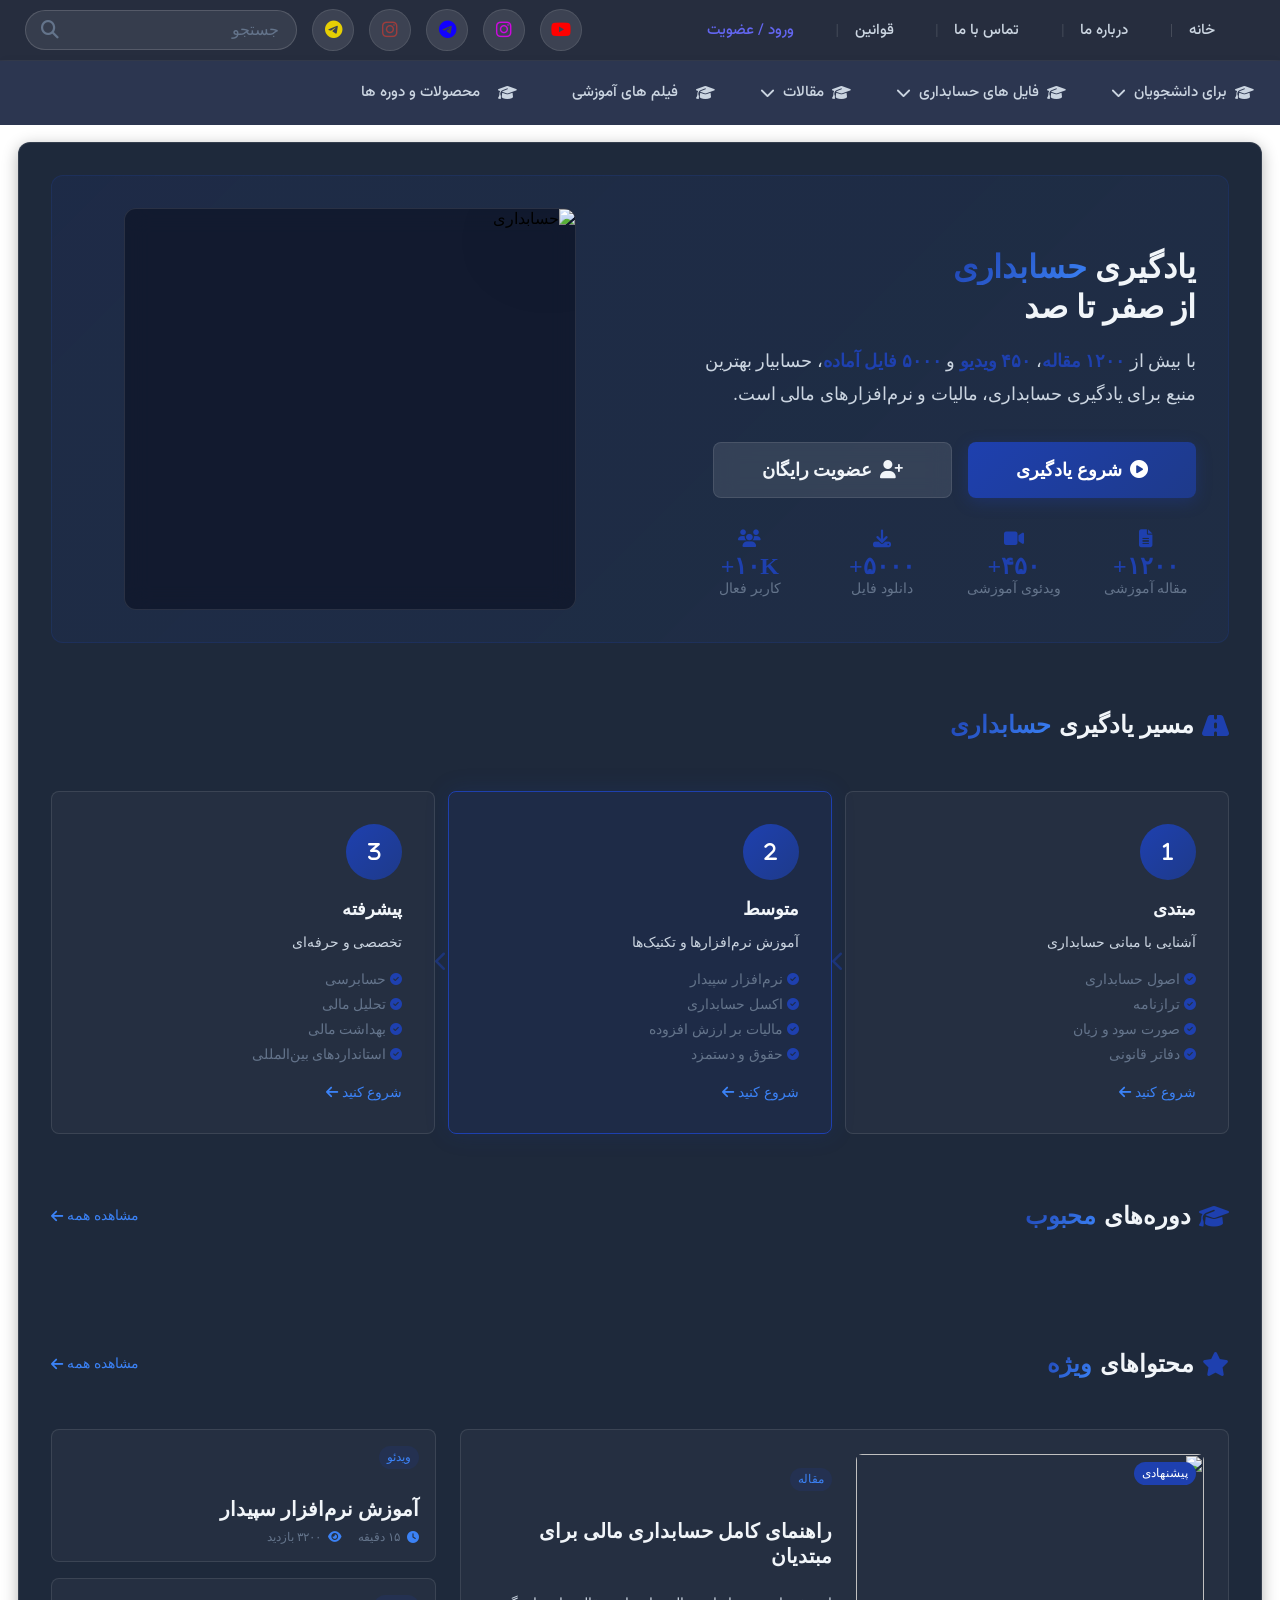
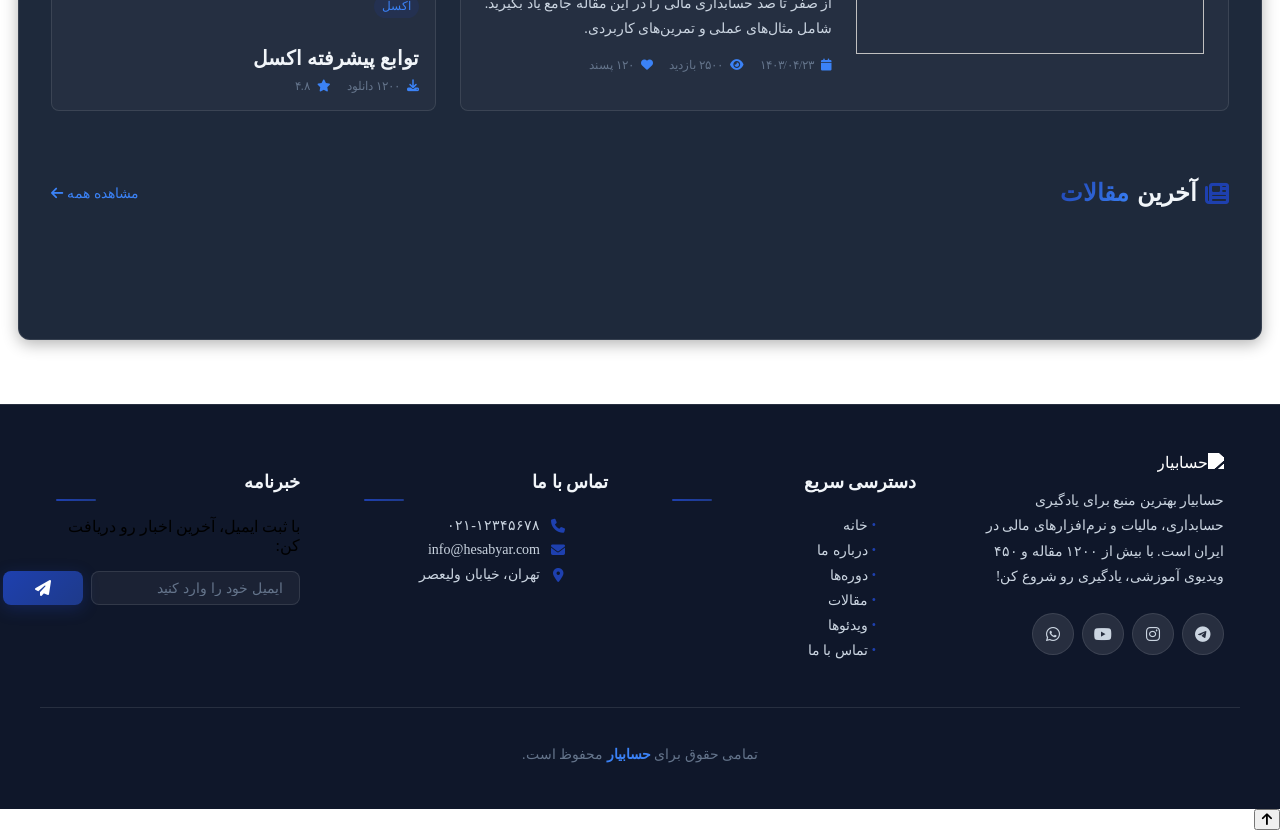
==== html/index.html @ b2c0339a "first commit and push" ====
<!doctype html>
<html lang="en" dir="rtl">
  <head>
    <meta charset="UTF-8" />
    <meta name="viewport" content="width=device-width, initial-scale=1.0" />
    <title>new hesabyar</title>
    <link
      href="https://fonts.googleapis.com/css2?family=Vazirmatn:wght@100;200;300;400;500;600;700;800;900&display=swap"
      rel="stylesheet"
    />
    <link
      rel="stylesheet"
      href="https://cdnjs.cloudflare.com/ajax/libs/font-awesome/6.7.2/css/all.min.css"
    />
    <link rel="stylesheet" href="../styles/header/top-header.css" />
    <link rel="stylesheet" href="../styles/header/bottom-header.css" />
    <link rel="stylesheet" href="../styles/header/mobile-header.css" />
    <link rel="stylesheet" href="../styles/main/main.css" />
    <link rel="stylesheet" href="../styles/footer/main-footer.css" />
    <link
      rel="stylesheet"
      href="https://cdnjs.cloudflare.com/ajax/libs/font-awesome/6.7.2/css/all.min.css"
    />
  </head>

  <body>
    <header class="header">
      <section class="top-header">
        <div class="top-header_container">
          <div class="top-header_wrapper">
            <div class="top-header_right">
              <ul class="top-header_right right-menu">
                <li class="right-menu_items home">
                  <a href="../html/index.html">خانه</a>
                </li>
                <li class="right-menu_items about-us">
                  <a href="../html/about-us.html">درباره ما</a>
                </li>

                <li class="right-menu_items contact-us">
                  <a href="../html/support.html"> تماس با ما </a>
                </li>

                <li class="right-menu_items rules">
                  <a href="../html/support.html"> قوانین </a>
                </li>

                <li class="right-menu_items signin">
                  <a href="../html/sign-up.html" class="signup">ورود / عضویت</a>
                </li>
              </ul>
            </div>

            <div class="top-header_left">
              <ul class="components">
                <li class="social-icons-item youtube">
                  <a class="social-link youtube-social-icon" href="#">
                    <i class="fa-brands fa-youtube" style="color: red"></i>
                  </a>
                </li>

                <li class="social-icons-item instagram">
                  <a class="social-link instagram-social-icon" href="#">
                    <i
                      class="fa-brands fa-instagram"
                      style="color: rgb(205, 10, 223)"
                    ></i>
                  </a>
                </li>

                <li class="social-icons-item telegram">
                  <a class="social-link telegram-social-icon" href="#">
                    <i
                      class="fa-brands fa-telegram"
                      style="color: rgb(17, 0, 255)"
                    ></i>
                  </a>
                </li>

                <li class="social-icons-item aparat">
                  <a class="social-link aparat-social-icon" href="#">
                    <i
                      class="fa-brands fa-instagram"
                      style="color: rgb(157, 61, 61)"
                    ></i>
                  </a>
                </li>

                <li class="social-icons-item eitaa">
                  <a class="social-link eitaa-social-icon" href="#">
                    <i
                      class="fa-brands fa-telegram"
                      style="color: rgb(230, 207, 4)"
                    ></i>
                  </a>
                </li>

                <li class="search-box">
                  <input type="text" placeholder="جستجو" />
                  <i class="fa-solid fa-magnifying-glass"></i>
                </li>
              </ul>
            </div>
          </div>
        </div>
      </section>

      <section class="bottom-header">
        <div class="bottom-header_container">
          <div class="bottom-header_wrapper">
            <nav class="navbar">
              <ul class="nav-menu">
                <li class="nav-menu_items">
                  <span class="menu-item menu-item-static">
                    <i class="fa-solid fa-graduation-cap"></i>
                    <span class="menu-item_name"> برای دانشجویان </span>
                    <i class="fa-solid fa-chevron-down"></i>
                  </span>

                  <ul class="sub-menu">
                    <li class="has-submenu">
                      <span class="submenu-label">
                        کتاب و جزوه
                        <i class="fa-solid fa-chevron-left"></i>
                      </span>

                      <ul class="sub-menu-2">
                        <li>
                          <a href="list-page.html?cat=diploma"
                            >دروس تخصصی دیپلم</a
                          >
                        </li>
                        <li>
                          <a href="list-page.html?cat=associate_degree"
                            >دروس تخصصی کاردانی</a
                          >
                        </li>
                        <li>
                          <a href="list-page.html?cat=bachelor"
                            >دروس تخصصی کارشناسی</a
                          >
                        </li>
                        <li>
                          <a href="list-page.html?cat=master"
                            >دروس تخصصی ارشد</a
                          >
                        </li>
                        <li>
                          <a href="list-page.html?cat=phd">دروس تخصصی دکتری</a>
                        </li>
                      </ul>
                    </li>

                    <li class="has-submenu">
                      <span class="submenu-label">
                        کنکوری ها
                        <i class="fa-solid fa-chevron-left"></i>
                      </span>

                      <ul class="sub-menu-2">
                        <li>
                          <a href="list-page.html?cat=konkur1"
                            >سوالات کنکوری ها + جواب ها</a
                          >
                        </li>
                        <li>
                          <a href="list-page.html?cat=konkur2"
                            >ضرایب و منابع کنکور ها</a
                          >
                        </li>
                        <li>
                          <a href="list-page.html?cat=konkur3"
                            >روش های مطالعه و تست</a
                          >
                        </li>
                      </ul>
                    </li>

                    <li class="has-submenu">
                      <span class="submenu-label">
                        پروژه های حسابداری
                        <i class="fa-solid fa-chevron-left"></i>
                      </span>

                      <ul class="sub-menu-2">
                        <li>
                          <a href="list-page.html?cat=Enterpreneurship_projects"
                            >پروژه های کارآفرینی</a
                          >
                        </li>

                        <li>
                          <a href="list-page.html?cat=Enternship-projects"
                            >پروژه های کاراموزی</a
                          >
                        </li>

                        <li>
                          <a href="list-page.html?cat=Financial-project"
                            >پروژه های مالی و حسابداری</a
                          >
                        </li>
                      </ul>
                    </li>
                  </ul>
                </li>

                <li class="nav-menu_items">
                  <span class="menu-item menu-item-static">
                    <i class="fa-solid fa-graduation-cap"></i>
                    <span class="menu-item_name">فایل های حسابداری</span>
                    <i class="fa-solid fa-chevron-down"></i>
                  </span>

                  <ul class="sub-menu">
                    <li class="has-submenu">
                      <a href="list-page.html?cat=power_point">
                        دانلود فایل پاور پوینت
                      </a>
                    </li>
                    <li class="has-submenu">
                      <a href="list-page.html?cat=Exel">
                        دانلود فایل های اکسل</a
                      >
                    </li>
                    <li class="has-submenu">
                      <a href="list-page.html?cat=Word"> دانلود فایل های ورد</a>
                    </li>
                  </ul>
                </li>

                <li class="nav-menu_items">
                  <span class="menu-item menu-item-static">
                    <i class="fa-solid fa-graduation-cap"></i>
                    <span class="menu-item_name"> مقالات</span>
                    <i class="fa-solid fa-chevron-down"></i>
                  </span>

                  <ul class="sub-menu">
                    <li class="has-submenu">
                      <a href="list-page.html?cat=accounting_article">
                        مقالات حسابداری
                      </a>
                    </li>
                    <li class="has-submenu">
                      <a href="list-page.html?cat=software_training">
                        آموزش نرم افزار ها</a
                      >
                    </li>
                    <li class="has-submenu">
                      <a href="list-page.html?cat=standards">
                        اصول و استانداردها</a
                      >
                    </li>
                    <li class="has-submenu">
                      <a href="list-page.html?cat=accounting_circulars">
                        بخش نامه های حسابداری</a
                      >
                    </li>
                  </ul>
                </li>

                <li class="nav-menu_items">
                  <span class="menu-item menu-item-static">
                    <i class="fa-solid fa-graduation-cap"></i>
                    <a href="list-page.html?cat=videos">
                      <span> فیلم های آموزشی</span>
                    </a>
                  </span>
                </li>

                <li class="nav-menu_items">
                  <span class="menu-item menu-item-static">
                    <i class="fa-solid fa-graduation-cap"></i>
                    <a href="#">
                      <span> محصولات و دوره ها</span>
                    </a>
                  </span>
                </li>
              </ul>
            </nav>
          </div>
        </div>
      </section>
    </header>
    <section class="mobile-header">
      <div class="mobile-menu_container">
        <div class="mobile-header_container">
          <button class="mobile-menu-btn">
            <i class="fa-solid fa-bars"></i>
          </button>
        </div>

        <div class="website-logo">
          <a href="../html/home.html">
            <img src="../images/logo3.png" class="website-logo_img" />
          </a>
        </div>
      </div>

      <div class="mobile-menu">
        <div class="mobile-menu_header">
          <button class="mobile-close">
            <i class="fa-solid fa-xmark"></i>
          </button>

          <div class="mobile-search-box">
            <i class="fa-solid fa-magnifying-glass"></i>
            <input type="text" placeholder="جستجو..." />
          </div>

          <button class="mobile-search-btn">
            <i class="fa-solid fa-magnifying-glass"></i>
          </button>
        </div>

        <ul class="mobile-menu_list">
          <li class="mobile-dropdown">
            <button class="mobile-dropdown-btn">
              <span>برای دانشجویان</span>
              <i class="fa-solid fa-chevron-down"></i>
            </button>

            <ul class="mobile-dropdown-menu">
              <li class="mobile-sub-dropdown">
                <button class="mobile-sub-btn">
                  <span>کتاب و جزوه</span>
                  <i class="fa-solid fa-chevron-left"></i>
                </button>

                <ul class="mobile-sub_menu">
                  <li>
                    <a href="list-page.html?cat=diploma"> دروس تخصصی دیپلم </a>
                  </li>

                  <li>
                    <a href="list-page.html?cat=associate_degree">
                      دروس تخصصی کاردانی
                    </a>
                  </li>

                  <li>
                    <a href="list-page.html?cat=bachelor">
                      دروس تخصصی کارشناسی
                    </a>
                  </li>

                  <li>
                    <a href="list-page.html?cat=master"> دروس تخصصی ارشد </a>
                  </li>

                  <li>
                    <a href="list-page.html?cat=phd"> دروس تخصصی دکتری </a>
                  </li>
                </ul>
              </li>

              <!-- کنکوری ها -->

              <li class="mobile-sub-dropdown">
                <button class="mobile-sub-btn">
                  <span>کنکوری ها</span>
                  <i class="fa-solid fa-chevron-left"></i>
                </button>

                <ul class="mobile-sub_menu">
                  <li>
                    <a href="list-page.html?cat=konkur1">
                      سوالات کنکوری ها + جواب ها
                    </a>
                  </li>

                  <li>
                    <a href="list-page.html?cat=konkur2">
                      ضرایب و منابع کنکور ها
                    </a>
                  </li>

                  <li>
                    <a href="list-page.html?cat=konkur3">
                      روش های مطالعه و تست
                    </a>
                  </li>
                </ul>
              </li>

              <!-- پروژه ها -->

              <li class="mobile-sub-dropdown">
                <button class="mobile-sub-btn">
                  <span>پروژه های حسابداری</span>
                  <i class="fa-solid fa-chevron-left"></i>
                </button>

                <ul class="mobile-sub_menu">
                  <li>
                    <a href="list-page.html?cat=Enterpreneurship_projects"
                      >پروژه های کارآفرینی</a
                    >
                  </li>

                  <li>
                    <a href="list-page.html?cat=Enternship-projects"
                      >پروژه های کاراموزی</a
                    >
                  </li>

                  <li>
                    <a href="list-page.html?cat=Financial-project"
                      >پروژه های مالی و حسابداری</a
                    >
                  </li>
                </ul>
              </li>
            </ul>
          </li>

          <li class="mobile-dropdown">
            <button class="mobile-dropdown-btn">
              <span>فایل های حسابداری</span>
              <i class="fa-solid fa-chevron-down"></i>
            </button>

            <ul class="mobile-dropdown-menu">
              <li class="mobile-sub-dropdown">
                <a href="list-page.html?cat=power_point">
                  دانلود فایل پاور پوینت
                </a>
              </li>
              <li class="mobile-sub-dropdown">
                <a href="list-page.html?cat=Exel"> دانلود فایل های اکسل</a>
              </li>
              <li class="mobile-sub-dropdown">
                <a href="list-page.html?cat=Word"> دانلود فایل های ورد</a>
              </li>
            </ul>
          </li>

          <li class="mobile-dropdown">
            <button class="mobile-dropdown-btn">
              <span>مقالات</span>
              <i class="fa-solid fa-chevron-down"></i>
            </button>

            <ul class="mobile-dropdown-menu">
              <li class="mobile-sub-dropdown">
                <a href="list-page.html?cat=accounting_article">
                  مقالات حسابداری
                </a>
              </li>
              <li class="mobile-sub-dropdown">
                <a href="list-page.html?cat=software_training">
                  آموزش نرم افزار ها</a
                >
              </li>
              <li class="mobile-sub-dropdown">
                <a href="list-page.html?cat=standards"> اصول و استانداردها</a>
              </li>

              <li class="mobile-sub-dropdown">
                <a href="list-page.html?cat=accounting_circulars">
                  بخش نامه های حسابداری</a
                >
              </li>
            </ul>
          </li>

          <li class="mobile-dropdown">
            <button class="mobile-dropdown-btn">
              <span>فیلم های آموزشی</span>
              <i class="fa-solid fa-chevron-down"></i>
            </button>

            <ul class="mobile-dropdown-menu">
              <li class="mobile-sub-dropdown">
                <a href="list-page.html?cat=videos"> فیلم های آموزشی </a>
              </li>
            </ul>
          </li>
          <li class="mobile-dropdown">
            <button class="mobile-dropdown-btn">
              <span>محصولات و دوره ها</span>
            </button>
          </li>
          <li class="mobile-dropdown">
            <a href="../html/signup.html" class="mobile-dropdown-btn">
              <span>ورود</span>
            </a>
          </li>
        </ul>
      </div>

      <div class="mobile-overlay"></div>
    </section>

    <main class="main">
      <div class="main-container">
        <!-- 1. HERO SECTION -->
        <section class="hero-section">
          <div class="hero-content">
            <h1 class="hero-title">
              یادگیری <span class="text-gradient">حسابداری</span> <br />
              از صفر تا صد
            </h1>
            <p class="hero-description">
              با بیش از <span class="highlight">۱۲۰۰ مقاله</span>،
              <span class="highlight">۴۵۰ ویدیو</span> و
              <span class="highlight">۵۰۰۰ فایل آماده</span>، حسابیار بهترین
              منبع برای یادگیری حسابداری، مالیات و نرم‌افزارهای مالی است.
            </p>
            <div class="hero-actions">
              <a
                href="list-page.html?cat=videos"
                class="btn btn-primary btn-lg"
              >
                <i class="fa-solid fa-play-circle"></i>
                شروع یادگیری
              </a>
              <a href="../html/sign-up.html" class="btn btn-glass btn-lg">
                <i class="fa-solid fa-user-plus"></i>
                عضویت رایگان
              </a>
            </div>
            <div class="hero-stats">
              <div class="stat">
                <i class="fa-solid fa-file-lines stat-icon"></i>
                <span class="stat-number">۱۲۰۰+</span>
                <span class="stat-label">مقاله آموزشی</span>
              </div>
              <div class="stat">
                <i class="fa-solid fa-video stat-icon"></i>
                <span class="stat-number">۴۵۰+</span>
                <span class="stat-label">ویدئوی آموزشی</span>
              </div>
              <div class="stat">
                <i class="fa-solid fa-download stat-icon"></i>
                <span class="stat-number">۵۰۰۰+</span>
                <span class="stat-label">دانلود فایل</span>
              </div>
              <div class="stat">
                <i class="fa-solid fa-users stat-icon"></i>
                <span class="stat-number">۱۰K+</span>
                <span class="stat-label">کاربر فعال</span>
              </div>
            </div>
          </div>
          <div class="hero-visual">
            <div class="hero-image-wrapper">
              <img
                src="../images/amoozesh estehlak.webp"
                alt="حسابداری"
                class="hero-image"
                loading="lazy"
              />
            </div>
          </div>
        </section>

        <!-- 2. LEARNING PATH -->
        <section class="learning-path-section">
          <div class="section-header">
            <h2 class="section-title">
              <i class="fa-solid fa-road"></i>
              مسیر یادگیری <span class="text-gradient">حسابداری</span>
            </h2>
          </div>
          <div class="learning-path">
            <div class="path-item">
              <div class="path-step"><i class="fa-solid fa-1"></i></div>
              <div class="path-content">
                <h3>مبتدی</h3>
                <p>آشنایی با مبانی حسابداری</p>
                <ul class="path-topics">
                  <li>
                    <i class="fa-solid fa-check-circle"></i> اصول حسابداری
                  </li>
                  <li><i class="fa-solid fa-check-circle"></i> ترازنامه</li>
                  <li>
                    <i class="fa-solid fa-check-circle"></i> صورت سود و زیان
                  </li>
                  <li><i class="fa-solid fa-check-circle"></i> دفاتر قانونی</li>
                </ul>
                <a href="list-page.html?cat=beginner" class="path-link">
                  شروع کنید <i class="fa-solid fa-arrow-left"></i>
                </a>
              </div>
            </div>
            <div class="path-connector">
              <i class="fa-solid fa-chevron-left"></i>
            </div>
            <div class="path-item active">
              <div class="path-step"><i class="fa-solid fa-2"></i></div>
              <div class="path-content">
                <h3>متوسط</h3>
                <p>آموزش نرم‌افزارها و تکنیک‌ها</p>
                <ul class="path-topics">
                  <li>
                    <i class="fa-solid fa-check-circle"></i> نرم‌افزار سپیدار
                  </li>
                  <li>
                    <i class="fa-solid fa-check-circle"></i> اکسل حسابداری
                  </li>
                  <li>
                    <i class="fa-solid fa-check-circle"></i> مالیات بر ارزش
                    افزوده
                  </li>
                  <li>
                    <i class="fa-solid fa-check-circle"></i> حقوق و دستمزد
                  </li>
                </ul>
                <a href="list-page.html?cat=intermediate" class="path-link">
                  شروع کنید <i class="fa-solid fa-arrow-left"></i>
                </a>
              </div>
            </div>
            <div class="path-connector">
              <i class="fa-solid fa-chevron-left"></i>
            </div>
            <div class="path-item">
              <div class="path-step"><i class="fa-solid fa-3"></i></div>
              <div class="path-content">
                <h3>پیشرفته</h3>
                <p>تخصصی و حرفه‌ای</p>
                <ul class="path-topics">
                  <li><i class="fa-solid fa-check-circle"></i> حسابرسی</li>
                  <li><i class="fa-solid fa-check-circle"></i> تحلیل مالی</li>
                  <li><i class="fa-solid fa-check-circle"></i> بهداشت مالی</li>
                  <li>
                    <i class="fa-solid fa-check-circle"></i> استانداردهای
                    بین‌المللی
                  </li>
                </ul>
                <a href="list-page.html?cat=advanced" class="path-link">
                  شروع کنید <i class="fa-solid fa-arrow-left"></i>
                </a>
              </div>
            </div>
          </div>
        </section>

        <!-- 3. POPULAR COURSES -->
        <section class="courses-section">
          <div class="section-header">
            <h2 class="section-title">
              <i class="fa-solid fa-graduation-cap"></i>
              دوره‌های <span class="text-gradient">محبوب</span>
            </h2>
            <a href="list-page.html?cat=courses" class="see-all-link">
              مشاهده همه <i class="fa-solid fa-arrow-left"></i>
            </a>
          </div>
          <div class="courses-grid" id="coursesGrid">
            <!-- Courses will be loaded by JavaScript -->
          </div>
        </section>

        <!-- 4. FEATURED CONTENT -->
        <section class="featured-section">
          <div class="section-header">
            <h2 class="section-title">
              <i class="fa-solid fa-star"></i>
              محتواهای <span class="text-gradient">ویژه</span>
            </h2>
            <a href="#" class="see-all-link">
              مشاهده همه <i class="fa-solid fa-arrow-left"></i>
            </a>
          </div>
          <div class="featured-grid">
            <article class="featured-card large">
              <div class="featured-image">
                <img src="../images/featured-accounting.jpg" loading="lazy" />
                <span class="featured-badge">پیشنهادی</span>
              </div>
              <div class="featured-content">
                <span class="content-tag">مقاله</span>
                <h3 class="featured-title">
                  راهنمای کامل حسابداری مالی برای مبتدیان
                </h3>
                <p class="featured-desc">
                  از صفر تا صد حسابداری مالی را در این مقاله جامع یاد بگیرید.
                  شامل مثال‌های عملی و تمرین‌های کاربردی.
                </p>
                <div class="featured-meta">
                  <span><i class="fa-solid fa-calendar"></i> ۱۴۰۳/۰۴/۲۳</span>
                  <span><i class="fa-solid fa-eye"></i> ۲۵۰۰ بازدید</span>
                  <span><i class="fa-solid fa-heart"></i> ۱۲۰ پسند</span>
                </div>
              </div>
            </article>
            <div class="featured-small">
              <article class="featured-card">
                <div class="featured-content">
                  <span class="content-tag">ویدئو</span>
                  <h3 class="featured-title">آموزش نرم‌افزار سپیدار</h3>
                  <div class="featured-meta">
                    <span><i class="fa-solid fa-clock"></i> ۱۵ دقیقه</span>
                    <span><i class="fa-solid fa-eye"></i> ۳۲۰۰ بازدید</span>
                  </div>
                </div>
              </article>
              <article class="featured-card">
                <div class="featured-content">
                  <span class="content-tag">اکسل</span>
                  <h3 class="featured-title">توابع پیشرفته اکسل</h3>
                  <div class="featured-meta">
                    <span
                      ><i class="fa-solid fa-download"></i> ۱۲۰۰ دانلود</span
                    >
                    <span><i class="fa-solid fa-star"></i> ۴.۸</span>
                  </div>
                </div>
              </article>
            </div>
          </div>
        </section>

        <!-- 5. LATEST ARTICLES -->
        <section class="articles-section">
          <div class="section-header">
            <h2 class="section-title">
              <i class="fa-solid fa-newspaper"></i>
              آخرین <span class="text-gradient">مقالات</span>
            </h2>
            <a
              href="list-page.html?cat=accounting_article"
              class="see-all-link"
            >
              مشاهده همه <i class="fa-solid fa-arrow-left"></i>
            </a>
          </div>
          <div class="articles-grid" id="articlesGrid">
            <!-- Articles will be loaded by JavaScript -->
          </div>
        </section>
      </div>
    </main>

    <!-- FOOTER -->
    <footer class="footer">
      <div class="footer-container">
        <div class="footer-top">
          <div class="footer-section about">
            <div class="footer-logo">
              <img
                src="../images/logo.png"
                alt="حسابیار"
                class="footer-logo-img"
              />
            </div>
            <p class="footer-desc">
              حسابیار بهترین منبع برای یادگیری حسابداری، مالیات و نرم‌افزارهای
              مالی در ایران است. با بیش از ۱۲۰۰ مقاله و ۴۵۰ ویدیوی آموزشی،
              یادگیری رو شروع کن!
            </p>
            <div class="footer-socials">
              <a href="#" class="social-link"
                ><i class="fa-brands fa-telegram"></i
              ></a>
              <a href="#" class="social-link"
                ><i class="fa-brands fa-instagram"></i
              ></a>
              <a href="#" class="social-link"
                ><i class="fa-brands fa-youtube"></i
              ></a>
              <a href="#" class="social-link"
                ><i class="fa-brands fa-whatsapp"></i
              ></a>
            </div>
          </div>
          <div class="footer-section links">
            <h3 class="footer-title">دسترسی سریع</h3>
            <ul class="footer-links">
              <li><a href="home.html">خانه</a></li>
              <li><a href="about-us.html">درباره ما</a></li>
              <li><a href="list-page.html?cat=courses">دوره‌ها</a></li>
              <li><a href="list-page.html?cat=articles">مقالات</a></li>
              <li><a href="list-page.html?cat=videos">ویدئوها</a></li>
              <li><a href="support.html">تماس با ما</a></li>
            </ul>
          </div>
          <div class="footer-section contact">
            <h3 class="footer-title">تماس با ما</h3>
            <ul class="footer-contact">
              <li>
                <i class="fa-solid fa-phone"></i><span>۰۲۱-۱۲۳۴۵۶۷۸</span>
              </li>
              <li>
                <i class="fa-solid fa-envelope"></i
                ><span>info@hesabyar.com</span>
              </li>
              <li>
                <i class="fa-solid fa-location-dot"></i
                ><span>تهران، خیابان ولیعصر</span>
              </li>
            </ul>
          </div>
          <div class="footer-section newsletter">
            <h3 class="footer-title">خبرنامه</h3>
            <p>با ثبت ایمیل، آخرین اخبار رو دریافت کن:</p>
            <form class="newsletter-form">
              <input
                type="email"
                placeholder="ایمیل خود را وارد کنید"
                class="newsletter-input"
              />
              <button type="submit" class="btn btn-primary">
                <i class="fa-solid fa-paper-plane"></i>
              </button>
            </form>
          </div>
        </div>
        <div class="footer-bottom">
          <p>تمامی حقوق برای <a href="home.html">حسابیار</a> محفوظ است.</p>
        </div>
      </div>
    </footer>

    <!-- UP BUTTON -->
    <button class="up-btn" id="upBtn">
      <i class="fa-solid fa-arrow-up"></i>
    </button>

    <!-- JavaScript -->
  </body>
</html>
---- styles/header/top-header.css ----
/* ============================================
   TOP HEADER STYLES - Glassmorphism + Sticky
   Simple & Beautiful Design
   ============================================ */

.header {
    position: sticky;
    top: 0;
    z-index: 1000;
    width: 100%;
}

/* Top Header Container - Glass Effect */
.top-header_container {
    height: 60px;
    position: relative;
    z-index: 10;
}

.top-header_wrapper {
    height: 100%;
    display: flex;
    align-items: center;
    justify-content: space-between;
    padding: 0 25px;
    background: rgba(15, 23, 42, 0.9);
    backdrop-filter: blur(5px);
    -webkit-backdrop-filter: blur(12px);
    border-bottom: 1px solid rgba(255, 255, 255, 0.1);
    transition: all 0.3s ease;
}

.top-header_wrapper:hover {
    background: rgba(22, 33, 62, 0.95);
}

.top-header_today {
    color: #cbd5e1;
    font-size: 17px;
}

/* Right Menu Section */
.top-header_right {
    display: flex;
    gap: 30px;
}

.right-menu {
    list-style-type: none;
    border: none;
    outline: none;
    display: flex;
    align-items: center;
}

.right-menu_items {
    position: relative;
}

.right-menu_items:not(:last-child)::after {
    content: "|";
    color: rgba(255, 255, 255, 0.2);
    margin: 0 12px;
    font-size: 14px;
}

.top-header_right a {
    text-decoration: none;
    color: #cbd5e1;
    font-size: 15px;
    transition: all 0.3s ease;
    font-family: 'Vazirmatn', 'Segoe UI', sans-serif;
    font-weight: 500;
}

.top-header_right a:hover {
    color: #3b82f6;
    transform: translateY(-1px);
}

.top-header_right a.signup {
    color: #6366f1;
}

.top-header_right a.signup:hover {
    color: #3b82f6;
}

/* Left Components Section */
.top-header_left {
    display: flex;
    align-items: center;
    gap: 15px;
}

.components {
    display: flex;
    align-items: center;
    gap: 15px;
    font-size: 18px;
    cursor: pointer;
    list-style-type: none;
}

.social-icons-item {
    transition: transform 0.3s ease;
}

.social-icons-item:hover {
    transform: scale(1.1);
}

.social-link {
    color: #94a3b8;
    transition: all 0.3s ease;
    display: flex;
    align-items: center;
    justify-content: center;
    width: 34px;
    height: 34px;
    border-radius: 50%;
    background: rgba(255, 255, 255, 0.08);
}

.social-link:hover {
    color: #3b82f6;
    background: rgba(59, 130, 246, 0.2);
    transform: translateY(-2px);
}

/* Social Icons Colors */
.youtube-social-icon {
    color: #ef4444 !important;
}

.youtube-social-icon:hover {
    color: #ff6b6b !important;
    background: rgba(239, 68, 68, 0.2) !important;
}

.instagram-social-icon {
    color: #c084fc !important;
}

.instagram-social-icon:hover {
    color: #e879f9 !important;
    background: rgba(192, 132, 252, 0.2) !important;
}

.telegram-social-icon {
    color: #3b82f6 !important;
}

.telegram-social-icon:hover {
    color: #6366f1 !important;
    background: rgba(99, 102, 241, 0.2) !important;
}

.aparat-social-icon {
    color: #ef4444 !important;
}

.aparat-social-icon:hover {
    color: #f87171 !important;
    background: rgba(239, 68, 68, 0.2) !important;
}

.eitaa-social-icon {
    color: #fbbf24 !important;
}

.eitaa-social-icon:hover {
    color: #fcd34d !important;
    background: rgba(251, 191, 36, 0.2) !important;
}

/* Search Box - Modern Design */
.search-box {
    width: 240px;
    height: 38px;
    background: rgba(255, 255, 255, 0.08);
    border: 1px solid rgba(255, 255, 255, 0.15);
    border-radius: 20px;
    display: flex;
    align-items: center;
    padding: 0 15px;
    gap: 8px;
    transition: all 0.3s ease;
}

.search-box:focus-within {
    background: rgba(255, 255, 255, 0.12);
    border-color: #3b82f6;
    box-shadow: 0 0 0 3px rgba(59, 130, 246, 0.1);
}

.search-box input {
    border: none;
    outline: none;
    background: transparent;
    width: 100%;
    font-size: 16px;
    color: #f1f5f9;
}

.search-box input::placeholder {
    color: #64748b;
}

.search-box i {
    color: #64748b;
    transition: color 0.3s ease;
}

.search-box:focus-within i {
    color: #3b82f6;
}

/* Responsive */
@media (max-width: 1000px) {
    .top-header {
        display: none;
    }
}

@media (max-width: 1200px) {
    .search-box {
        width: 200px;
    }

    .top-header_wrapper {
        padding: 0 15px;
    }

    .top-header_right {
        gap: 15px;
    }
}
---- styles/header/bottom-header.css ----
/* ============================================
   BOTTOM HEADER STYLES - Glassmorphism
   Simple & Clean Navigation
   ============================================ */

.bottom-header {
    border-bottom: 1px solid rgba(255, 255, 255, 0.1);
}

.bottom-header_container {
    height: 65px;
    display: flex;
    align-items: center;
    padding-right: 16px;
    background: rgba(22, 33, 62, 0.9);
    backdrop-filter: blur(5px);
    -webkit-backdrop-filter: blur(12px);
}

.bottom-header_wrapper {
    width: 100%;
}

.navbar {
    width: 100%;
}

/* Navigation Menu */
.nav-menu {
    display: flex;
    align-items: center;
    gap: 25px;
    list-style: none;
    padding: 0;
    margin: 0;
}

.nav-menu_items {
    position: relative;
}

/* Menu Items */
.menu-item {
    display: flex;
    align-items: center;
    gap: 8px;
    height: 65px;
    text-decoration: none;
    color: #cbd5e1;
    transition: all 0.3s ease;
    padding: 0 10px;
    border-radius: 6px;
    font-family: 'Vazirmatn', 'Segoe UI', sans-serif;
    font-size: 15px;
}

.menu-item:hover {
    color: #f1f5f9;
    background: rgba(255, 255, 255, 0.08);
}

.menu-item:hover .fa-chevron-down {
    transform: rotate(180deg);
}

.menu-item i {
    transition: all 0.3s ease;
}

.menu-item_name {
    color: inherit;
    transition: all 0.3s ease;
    font-weight: 500;
}

.menu-item-static {
    cursor: pointer;
}

/* Submenu Label */
.submenu-label {
    display: flex;
    justify-content: space-between;
    align-items: center;
    padding: 12px 18px;
    color: #94a3b8;
    cursor: pointer;
    transition: all 0.3s ease;
    font-family: 'Vazirmatn', 'Segoe UI', sans-serif;
    font-size: 14px;
}

.submenu-label:hover {
    background: rgba(255, 255, 255, 0.05);
    color: #f1f5f9;
    padding-right: 26px;
}

/* Submenu - Glass Effect */
.sub-menu {
    position: absolute;
    top: 100%;
    right: 0;
    width: 240px;
    background: rgba(15, 23, 42, 0.98);
    list-style: none;
    border: 1px solid rgba(255, 255, 255, 0.1);
    border-radius: 10px;
    box-shadow: 0 10px 25px rgba(0, 0, 0, 0.4);
    padding: 6px 0;
    opacity: 0;
    visibility: hidden;
    transform: translateY(10px);
    transition: all 0.3s ease;
    z-index: 999;
    backdrop-filter: blur(10px);
    -webkit-backdrop-filter: blur(10px);
}

.nav-menu_items:hover>.sub-menu {
    opacity: 1;
    visibility: visible;
    transform: translateY(0);
}

/* Submenu Items */
.sub-menu li {
    position: relative;
}

.sub-menu li a {
    display: flex;
    justify-content: space-between;
    align-items: center;
    text-decoration: none;
    color: #94a3b8;
    padding: 12px 18px;
    transition: all 0.25s ease;
    font-family: 'Vazirmatn', 'Segoe UI', sans-serif;
    font-size: 14px;
}

.sub-menu li a:hover {
    background: rgba(255, 255, 255, 0.08);
    color: #3b82f6;
    padding-right: 26px;
}

.sub-menu li:not(:last-child) {
    border-bottom: 1px solid rgba(255, 255, 255, 0.08);
}

/* Submenu Level 2 */
.has-submenu {
    position: relative;
}

.sub-menu-2 {
    position: absolute;
    top: 0;
    right: 100%;
    width: 220px;
    background: rgba(15, 23, 42, 0.98);
    list-style: none;
    border: 1px solid rgba(255, 255, 255, 0.1);
    border-radius: 10px;
    box-shadow: 0 10px 25px rgba(0, 0, 0, 0.4);
    padding: 6px 0;
    opacity: 0;
    visibility: hidden;
    transform: translateX(10px);
    transition: all 0.3s ease;
    z-index: 1000;
    backdrop-filter: blur(10px);
    -webkit-backdrop-filter: blur(10px);
}

.has-submenu:hover>.sub-menu-2 {
    opacity: 1;
    visibility: visible;
    transform: translateX(0);
}

.sub-menu-2 li a {
    display: flex;
    justify-content: space-between;
    align-items: center;
    text-decoration: none;
    color: #94a3b8;
    padding: 12px 18px;
    transition: all 0.25s ease;
    font-family: 'Vazirmatn', 'Segoe UI', sans-serif;
    font-size: 13px;
}

.sub-menu-2 li a:hover {
    background: rgba(255, 255, 255, 0.08);
    color: #3b82f6;
    padding-right: 26px;
}

.sub-menu-2 li:not(:last-child) {
    border-bottom: 1px solid rgba(255, 255, 255, 0.08);
}

/* Arrow Icons */
.has-submenu>a i,
.has-submenu .submenu-label i {
    font-size: 11px;
    transition: all 0.3s ease;
    color: #64748b;
}

.has-submenu:hover>a i,
.has-submenu:hover .submenu-label i {
    transform: translateX(-4px);
    color: #3b82f6;
}

/* Border Radius for Submenus */
.sub-menu li:first-child a {
    border-top-left-radius: 10px;
    border-top-right-radius: 10px;
}

.sub-menu li:last-child a {
    border-bottom-left-radius: 10px;
    border-bottom-right-radius: 10px;
}

.sub-menu-2 li:first-child a {
    border-top-left-radius: 10px;
    border-top-right-radius: 10px;
}

.sub-menu-2 li:last-child a {
    border-bottom-left-radius: 10px;
    border-bottom-right-radius: 10px;
}

/* Navigation Menu Items with Direct Links */
.nav-menu_items a {
    color: inherit;
    font-size: 15px;
    display: flex;
    align-items: center;
    gap: 8px;
    padding: 0 10px;
    height: 65px;
    transition: all 0.3s ease;
    font-family: 'Vazirmatn', 'Segoe UI', sans-serif;
    font-weight: 500;
}

.nav-menu_items a:hover {
    color: #3b82f6;
}

.nav-menu_items a i {
    font-size: 15px;
}

/* Active State */
.nav-menu_items.active .menu-item,
.nav-menu_items.active a {
    color: #3b82f6;
}

/* Transition Properties */
.sub-menu,
.sub-menu-2 {
    transition: opacity 0.3s ease, transform 0.3s ease, visibility 0.3s;
}

/* Responsive */
@media (max-width: 1200px) {
    .nav-menu {
        gap: 15px;
    }

    .menu-item_name {
        font-size: 14px;
    }

    .sub-menu {
        width: 220px;
    }

    .sub-menu-2 {
        width: 200px;
    }
}

@media (max-width: 1000px) {
    .bottom-header {
        display: none;
    }
}

@media (max-width: 992px) {
    .nav-menu {
        gap: 10px;
    }

    .bottom-header_wrapper {
        padding-right: 10px;
    }
}
---- styles/header/mobile-header.css ----
/* ============================================
   MOBILE MENU STYLES - Glassmorphism
   Matching with Desktop Header
   ============================================ */

a {
    text-decoration: none;
    color: #cbd5e1;
}

.mobile-header {
    display: none;
    position: unset;
}

.mobile-menu_container {
    display: flex;
    align-items: center;
    justify-content: space-between;
}

.mobile-header_container {
    height: 60px;
    padding: 0 15px;
    display: flex;
    align-items: center;
    gap: 1rem;
    border-bottom: 1px solid rgba(255, 255, 255, 0.1);
    position: sticky;
    top: 0;
    z-index: 1000;
    backdrop-filter: blur(12px);
    -webkit-backdrop-filter: blur(12px);
    border-bottom-right-radius: 0.5rem;
    border-bottom-left-radius: 0.5rem;
}

/* Mobile Menu Button */
.mobile-menu-btn {
    width: 42px;
    height: 42px;
    border: none;
    border-radius: 10px;
    background: rgba(18, 26, 46, 0.95);
    cursor: pointer;
    transition: all 0.3s ease;
    display: flex;
    align-items: center;
    justify-content: center;
    color: #f1f5f9;
}

.mobile-menu-btn:hover {
    background: rgba(33, 45, 76, 0.95);
    color: #d8e2ec;
}

.mobile-menu-btn i {
    font-size: 19px;
}

/* Website Logo */
.website-logo {
    padding-left: 0.75rem;
}

.website-logo_img {
    width: 5rem;
    height: 3rem;
}

/* Mobile Menu - Glass Effect */
.mobile-menu {
    width: 280px;
    height: 100vh;
    background: rgba(15, 23, 42, 0.98);
    position: fixed;
    top: 0;
    right: -290px;
    z-index: 9999;
    overflow-y: auto;
    transition: all 0.35s ease;
    box-shadow: -8px 0 30px rgba(0, 0, 0, 0.4);
    border-left: 1px solid rgba(255, 255, 255, 0.1);
    backdrop-filter: blur(10px);
    -webkit-backdrop-filter: blur(10px);
}

.mobile-menu.active {
    right: 0;
}

/* Mobile Menu Header */
.mobile-menu_header {
    height: 64px;
    display: flex;
    align-items: center;
    gap: 10px;
    padding: 0 12px;
    border-bottom: 1px solid rgba(255, 255, 255, 0.1);
    background: rgba(255, 255, 255, 0.03);
}

/* Close Button */
.mobile-close {
    width: 38px;
    height: 38px;
    border: none;
    background: rgba(255, 255, 255, 0.1);
    border-radius: 8px;
    cursor: pointer;
    transition: all 0.3s ease;
    display: flex;
    align-items: center;
    justify-content: center;
    color: #f1f5f9;
}

.mobile-close:hover {
    background: #ef4444;
    color: #fff;
}

.mobile-close i {
    font-size: 17px;
}

/* Mobile Search Box */
.mobile-search-box {
    flex: 1;
    height: 40px;
    display: flex;
    align-items: center;
    gap: 8px;
    padding: 0 12px;
    background: rgba(255, 255, 255, 0.1);
    border: 1px solid rgba(255, 255, 255, 0.15);
    border-radius: 20px;
    overflow: hidden;
    width: 0;
    opacity: 0;
    transition: all 0.35s ease;
}

.mobile-search-box.active {
    width: 100%;
    opacity: 1;
}

.mobile-search-box i {
    color: #64748b;
}

.mobile-search-box input {
    width: 100%;
    height: 100%;
    border: none;
    outline: none;
    background: transparent;
    font-size: 14px;
    color: #f1f5f9;
}

.mobile-search-box input::placeholder {
    color: #64748b;
}

.mobile-search-btn {
    width: 38px;
    height: 38px;
    border: none;
    background: rgba(255, 255, 255, 0.1);
    border-radius: 8px;
    cursor: pointer;
    flex-shrink: 0;
    transition: all 0.3s ease;
    display: flex;
    align-items: center;
    justify-content: center;
    color: #f1f5f9;
}

.mobile-search-btn:hover {
    background: #3b82f6;
    color: #fff;
}

.mobile-search-btn i {
    font-size: 17px;
}

/* ============================================
   MENU LIST STYLES
   ============================================ */

.mobile-menu_list,
.mobile-dropdown-menu,
.mobile-sub_menu {
    list-style-type: none;
    padding: 0;
    margin: 0;
}

/* Dropdown Menu */
.mobile-dropdown {
    border-bottom: 1px solid rgba(255, 255, 255, 0.08);
}

.mobile-dropdown-btn {
    width: 100%;
    height: 52px;
    display: flex;
    align-items: center;
    justify-content: space-between;
    padding: 0 18px;
    background: transparent;
    border: none;
    cursor: pointer;
    font-size: 15px;
    font-family: 'Vazirmatn', 'Segoe UI', sans-serif;
    color: #f1f5f9;
    transition: all 0.3s ease;
    font-weight: 500;
}

.mobile-dropdown-btn:hover {
    background: rgba(255, 255, 255, 0.08);
}

.mobile-dropdown-btn i {
    transition: all 0.3s ease;
    color: #64748b;
}

.mobile-dropdown.active>.mobile-dropdown-btn i {
    transform: rotate(180deg);
    color: #3b82f6;
}

.mobile-dropdown-menu,
.mobile-sub_menu {
    display: none;
    background: transparent;
}

.mobile-dropdown.active>.mobile-dropdown-menu {
    display: block;
}

/* ============================================
   SUB MENU LEVEL 2
   ============================================ */

.mobile-sub-dropdown {
    border-top: 1px solid rgba(255, 255, 255, 0.05);
    padding: 0.75rem 0.75rem 0.75rem 0;
}

.mobile-sub-btn {
    width: 100%;
    display: flex;
    align-items: center;
    justify-content: space-between;
    padding: 0 10px;
    background: transparent;
    border: none;
    cursor: pointer;
    font-size: 14px;
    font-family: 'Vazirmatn', 'Segoe UI', sans-serif;
    color: #cbd5e1;
    transition: all 0.3s ease;
    font-weight: 500;
}


.mobile-sub-btn span {
    color: #cbd5e1;
}

.mobile-sub-btn i {
    font-size: 12px;
    transition: all 0.3s ease;
    color: #64748b;
}

.mobile-sub-dropdown.active>.mobile-sub-btn i {
    transform: rotate(-90deg);
    color: #3b82f6;
}

/* ============================================
   SUB MENU LEVEL 3
   ============================================ */

.mobile-sub_menu {
    display: none;
    background: rgba(255, 255, 255, 0.03);
    padding: 6px 0;
    border-radius: 8px;
    margin: 4px 0;
}

.mobile-sub-dropdown.active>.mobile-sub_menu {
    display: block;
}

.mobile-sub_menu li {
    padding: 0.75rem 0.75rem 0.75rem 0;
}

.mobile-sub_menu a {
    display: block;
    padding: 3px 7px;
    text-decoration: none;
    color: #94a3b8;
    font-size: 13px;
    font-family: 'Vazirmatn', 'Segoe UI', sans-serif;
    transition: all 0.25s ease;
    border-radius: 8px;
}

.mobile-sub_menu a:hover {
    color: #3b82f6;
}

/* ============================================
   ANIMATIONS
   ============================================ */

.mobile-dropdown-menu,
.mobile-sub_menu {
    animation: fadeDown 0.25s ease;
}

@keyframes fadeDown {
    from {
        opacity: 0;
        transform: translateY(-8px);
    }

    to {
        opacity: 1;
        transform: translateY(0);
    }
}

/* ============================================
   OVERLAY
   ============================================ */

.mobile-overlay {
    position: fixed;
    inset: 0;
    background: rgba(0, 0, 0, 0.5);
    opacity: 0;
    visibility: hidden;
    transition: all 0.3s ease;
    z-index: 9998;
    backdrop-filter: blur(5px);
    -webkit-backdrop-filter: blur(5px);
}

.mobile-overlay.active {
    opacity: 1;
    visibility: visible;
}

/* ============================================
   SCROLLBAR STYLING
   ============================================ */

.mobile-menu::-webkit-scrollbar {
    width: 6px;
}

.mobile-menu::-webkit-scrollbar-thumb {
    background: rgba(255, 255, 255, 0.3);
    border-radius: 10px;
}

.mobile-menu::-webkit-scrollbar-track {
    background: rgba(255, 255, 255, 0.05);
}

/* ============================================
   RESPONSIVE
   ============================================ */

@media (max-width: 1000px) {
    .mobile-header {
        display: block;
    }

    .mobile-menu {
        width: 260px;
        right: -270px;
    }

    .mobile-menu.active {
        right: 0;
    }
}

@media (max-width: 768px) {
    .mobile-menu {
        width: 100%;
        right: -100%;
    }

    .mobile-header_container {
        padding: 0 10px;
    }

    .website-logo {
        padding-left: 0;
    }

    .website-logo_img {
        width: 4.5rem;
        height: 2.75rem;
    }
}

@media (max-width: 480px) {
    .mobile-menu_header {
        height: 56px;
    }

    .mobile-close,
    .mobile-search-btn {
        width: 34px;
        height: 34px;
    }

    .mobile-dropdown-btn {
        height: 46px;
        font-size: 14px;
    }

    .mobile-sub-btn {
        height: 44px;
        font-size: 13px;
    }
}
---- styles/main/main.css ----
/* ============================================
   MAIN STYLES - Import All Section Styles
   ============================================ */

@import url('variables.css');
@import url('common.css');
@import url('hero.css');
@import url('learning-path.css');
@import url('courses.css');
@import url('categories.css');
@import url('featured.css');
@import url('testimonials.css');
@import url('articles.css');
@import url('cta.css');
@import url('videos.css');
---- styles/footer/main-footer.css ----
/* ============================================
   FOOTER STYLES
   ============================================ */

@import url('variables.css');

.footer {
    background: var(--bg-primary);
    border-top: 1px solid var(--border-color);
    padding: var(--spacing-2xl) 0 var(--spacing-xl);
    margin-top: var(--spacing-xl);
}

.footer-container {
    max-width: 1200px;
    margin: 0 auto;
    padding: 0 var(--spacing-md);
}

.footer-top {
    display: grid;
    grid-template-columns: repeat(auto-fit, minmax(250px, 1fr));
    gap: var(--spacing-xl);
    margin-bottom: var(--spacing-xl);
}

.footer-section {
    padding: 0 var(--spacing-md);
}

.footer-logo {
    margin-bottom: var(--spacing-md);
}

.footer-logo-img {
    height: 40px;
    filter: brightness(0) invert(1);
}

.footer-desc {
    color: var(--text-secondary);
    font-size: var(--font-size-sm);
    line-height: var(--line-height-relaxed);
    margin-bottom: var(--spacing-lg);
}

.footer-title {
    font-size: var(--font-size-lg);
    font-weight: var(--font-weight-semibold);
    color: var(--text-primary);
    margin-bottom: var(--spacing-md);
    position: relative;
    padding-bottom: var(--spacing-sm);
}

.footer-title::after {
    content: "";
    position: absolute;
    bottom: 0;
    left: 0;
    width: 40px;
    height: 2px;
    background: var(--gradient-primary);
    border-radius: var(--radius-full);
}

.footer-links {
    list-style: none;
}

.footer-links li {
    margin-bottom: var(--spacing-sm);
}

.footer-links a {
    color: var(--text-secondary);
    font-size: var(--font-size-sm);
    transition: all var(--transition-fast);
    display: flex;
    align-items: center;
    gap: var(--spacing-xs);
}

.footer-links a:hover {
    color: var(--accent-primary);
    padding-right: calc(var(--spacing-xs) + 4px);
}

.footer-links a::before {
    content: "•";
    color: var(--accent-primary);
    font-size: var(--font-size-xs);
}

.footer-contact {
    list-style: none;
}

.footer-contact li {
    display: flex;
    align-items: center;
    gap: var(--spacing-sm);
    margin-bottom: var(--spacing-sm);
    color: var(--text-secondary);
    font-size: var(--font-size-sm);
}

.footer-contact i {
    color: var(--accent-primary);
    width: 20px;
    text-align: center;
}

.footer-socials {
    display: flex;
    gap: var(--spacing-sm);
}

.social-link {
    width: 40px;
    height: 40px;
    border-radius: 50%;
    background: rgba(255, 255, 255, 0.1);
    display: flex;
    align-items: center;
    justify-content: center;
    color: var(--text-secondary);
    transition: all var(--transition-fast);
    border: 1px solid var(--border-color);
}

.social-link:hover {
    background: var(--accent-primary);
    color: white;
    border-color: var(--accent-primary);
    transform: translateY(-2px);
}

.newsletter-form {
    display: flex;
    gap: var(--spacing-sm);
    margin-top: var(--spacing-md);
}

.newsletter-input {
    flex: 1;
    padding: var(--spacing-sm) var(--spacing-md);
    border: 1px solid var(--border-color);
    border-radius: var(--radius-lg);
    background: rgba(255, 255, 255, 0.05);
    color: var(--text-primary);
    font-size: var(--font-size-sm);
    outline: none;
    transition: all var(--transition-fast);
}

.newsletter-input::placeholder {
    color: var(--text-muted);
}

.newsletter-input:focus {
    border-color: var(--accent-primary);
    background: rgba(255, 255, 255, 0.1);
    box-shadow: 0 0 0 3px rgba(30, 64, 175, 0.1);
}

.footer-bottom {
    text-align: center;
    padding-top: var(--spacing-lg);
    border-top: 1px solid var(--border-color);
}

.footer-bottom p {
    color: var(--text-muted);
    font-size: var(--font-size-sm);
}

.footer-bottom a {
    color: var(--accent-secondary);
    font-weight: var(--font-weight-semibold);
}

/* Responsive */
@media (max-width: 768px) {
    .footer-top {
        grid-template-columns: repeat(2, 1fr);
    }

    .newsletter-form {
        flex-direction: column;
    }

    .newsletter-input {
        width: 100%;
    }
}
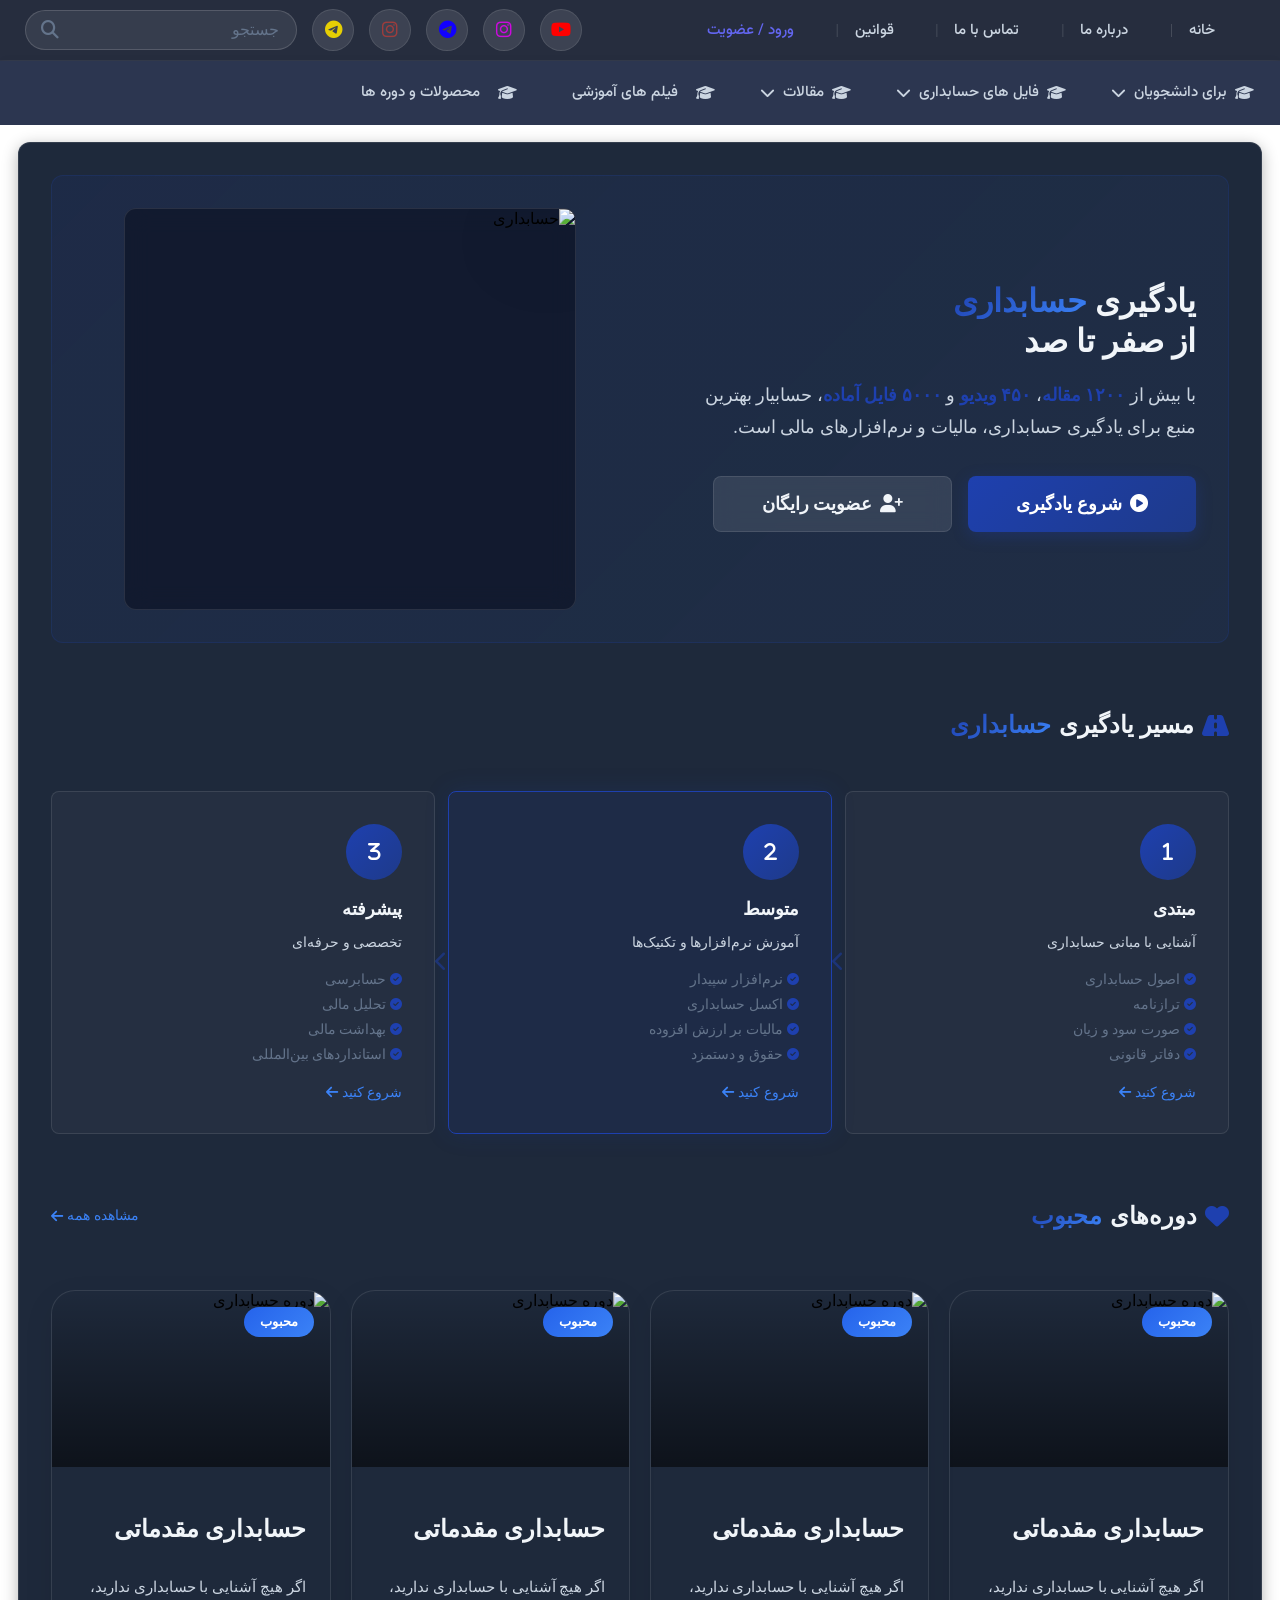
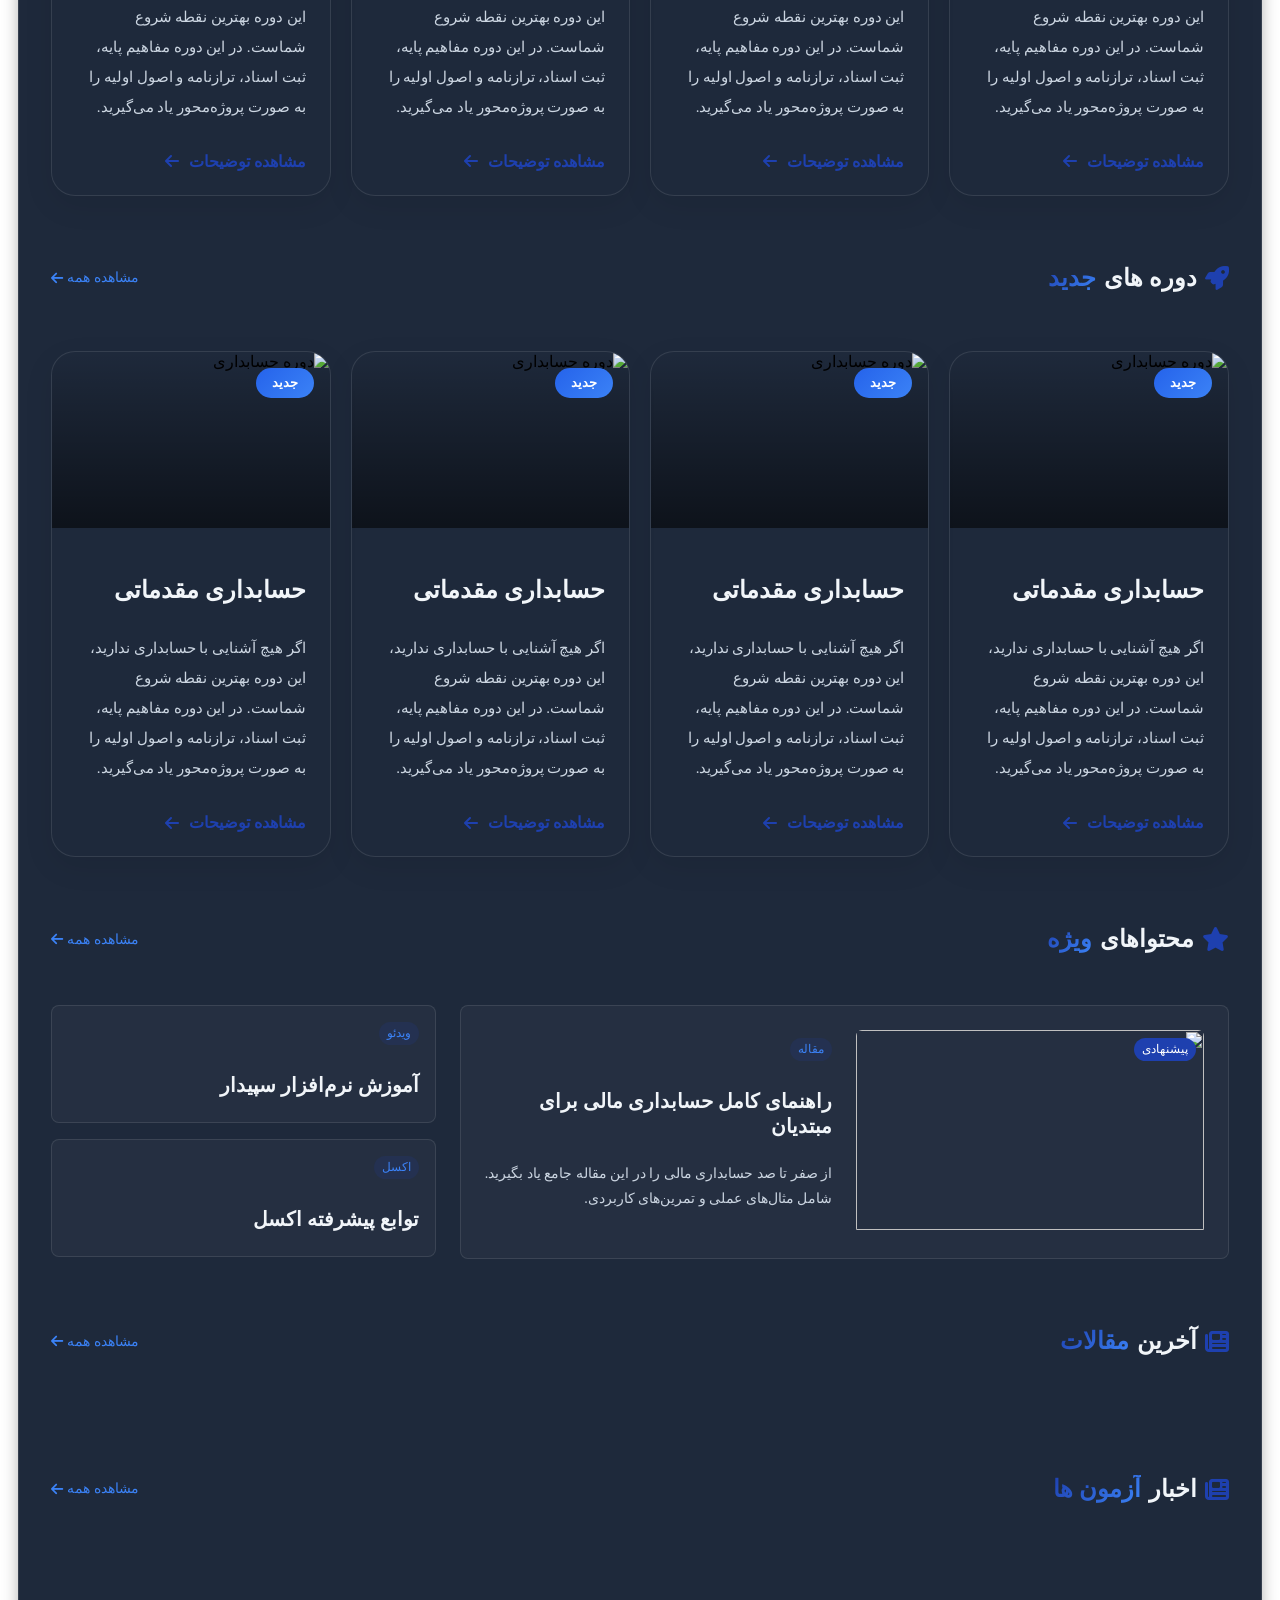
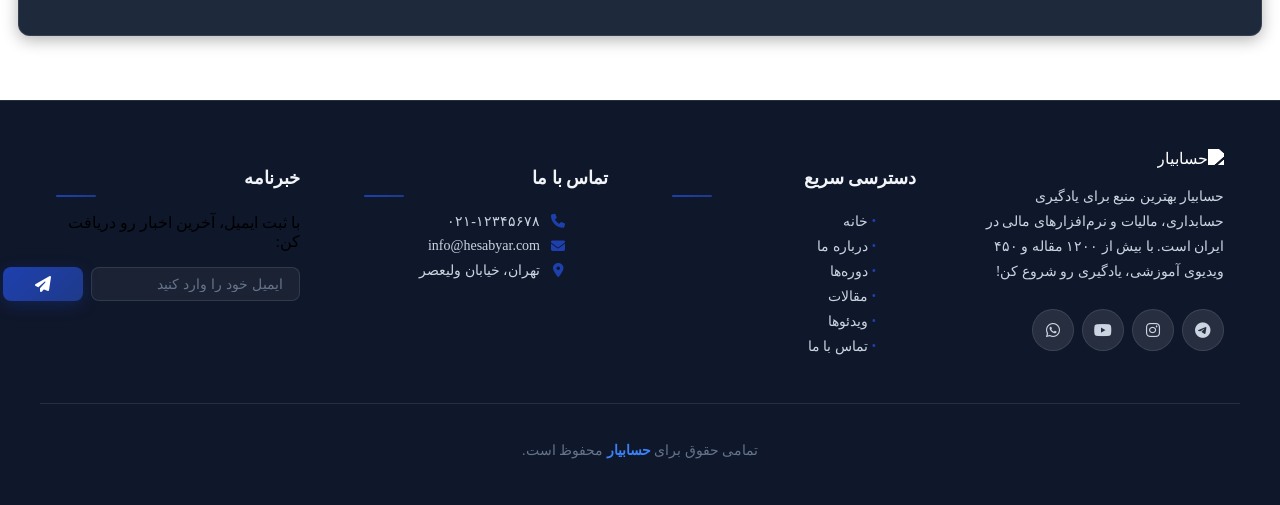
==== commit 19538a38: "second commit" ====
--- a/html/index.html
+++ b/html/index.html
@@ -24,6 +24,7 @@
   </head>
 
   <body>
+    <!-- HEADER -->
     <header class="header">
       <section class="top-header">
         <div class="top-header_container">
@@ -493,6 +494,7 @@
       <div class="mobile-overlay"></div>
     </section>
 
+    <!-- MAIN -->
     <main class="main">
       <div class="main-container">
         <!-- 1. HERO SECTION -->
@@ -521,28 +523,6 @@
                 عضویت رایگان
               </a>
             </div>
-            <div class="hero-stats">
-              <div class="stat">
-                <i class="fa-solid fa-file-lines stat-icon"></i>
-                <span class="stat-number">۱۲۰۰+</span>
-                <span class="stat-label">مقاله آموزشی</span>
-              </div>
-              <div class="stat">
-                <i class="fa-solid fa-video stat-icon"></i>
-                <span class="stat-number">۴۵۰+</span>
-                <span class="stat-label">ویدئوی آموزشی</span>
-              </div>
-              <div class="stat">
-                <i class="fa-solid fa-download stat-icon"></i>
-                <span class="stat-number">۵۰۰۰+</span>
-                <span class="stat-label">دانلود فایل</span>
-              </div>
-              <div class="stat">
-                <i class="fa-solid fa-users stat-icon"></i>
-                <span class="stat-number">۱۰K+</span>
-                <span class="stat-label">کاربر فعال</span>
-              </div>
-            </div>
           </div>
           <div class="hero-visual">
             <div class="hero-image-wrapper">
@@ -642,19 +622,241 @@
         <section class="courses-section">
           <div class="section-header">
             <h2 class="section-title">
-              <i class="fa-solid fa-graduation-cap"></i>
+              <i class="fas fa-heart"></i>
               دوره‌های <span class="text-gradient">محبوب</span>
             </h2>
             <a href="list-page.html?cat=courses" class="see-all-link">
               مشاهده همه <i class="fa-solid fa-arrow-left"></i>
             </a>
           </div>
-          <div class="courses-grid" id="coursesGrid">
-            <!-- Courses will be loaded by JavaScript -->
+          <div class="popular-courses_items">
+            <div class="popular-courses_item">
+              <div class="popular-courses_banner">
+                <img
+                  src="assets/images/courses/accounting-1.jpg"
+                  class="popular-courses_img"
+                  alt="دوره حسابداری"
+                />
+
+                <span class="popular-courses_badge"> محبوب </span>
+              </div>
+
+              <div class="popular-courses_content">
+                <h3 class="course-title">حسابداری مقدماتی</h3>
+
+                <p class="course-description">
+                  اگر هیچ آشنایی با حسابداری ندارید، این دوره بهترین نقطه شروع
+                  شماست. در این دوره مفاهیم پایه، ثبت اسناد، ترازنامه و اصول
+                  اولیه را به صورت پروژه‌محور یاد می‌گیرید.
+                </p>
+
+                <a href="#" class="popular-courses_link">
+                  مشاهده توضیحات
+                  <i class="fas fa-arrow-left"></i>
+                </a>
+              </div>
+            </div>
+            <div class="popular-courses_item">
+              <div class="popular-courses_banner">
+                <img
+                  src="assets/images/courses/accounting-1.jpg"
+                  class="popular-courses_img"
+                  alt="دوره حسابداری"
+                />
+
+                <span class="popular-courses_badge"> محبوب </span>
+              </div>
+
+              <div class="popular-courses_content">
+                <h3 class="course-title">حسابداری مقدماتی</h3>
+
+                <p class="course-description">
+                  اگر هیچ آشنایی با حسابداری ندارید، این دوره بهترین نقطه شروع
+                  شماست. در این دوره مفاهیم پایه، ثبت اسناد، ترازنامه و اصول
+                  اولیه را به صورت پروژه‌محور یاد می‌گیرید.
+                </p>
+
+                <a href="#" class="popular-courses_link">
+                  مشاهده توضیحات
+                  <i class="fas fa-arrow-left"></i>
+                </a>
+              </div>
+            </div>
+            <div class="popular-courses_item">
+              <div class="popular-courses_banner">
+                <img
+                  src="assets/images/courses/accounting-1.jpg"
+                  class="popular-courses_img"
+                  alt="دوره حسابداری"
+                />
+
+                <span class="popular-courses_badge"> محبوب </span>
+              </div>
+
+              <div class="popular-courses_content">
+                <h3 class="course-title">حسابداری مقدماتی</h3>
+
+                <p class="course-description">
+                  اگر هیچ آشنایی با حسابداری ندارید، این دوره بهترین نقطه شروع
+                  شماست. در این دوره مفاهیم پایه، ثبت اسناد، ترازنامه و اصول
+                  اولیه را به صورت پروژه‌محور یاد می‌گیرید.
+                </p>
+
+                <a href="#" class="popular-courses_link">
+                  مشاهده توضیحات
+                  <i class="fas fa-arrow-left"></i>
+                </a>
+              </div>
+            </div>
+            <div class="popular-courses_item">
+              <div class="popular-courses_banner">
+                <img
+                  src="assets/images/courses/accounting-1.jpg"
+                  class="popular-courses_img"
+                  alt="دوره حسابداری"
+                />
+
+                <span class="popular-courses_badge"> محبوب </span>
+              </div>
+
+              <div class="popular-courses_content">
+                <h3 class="course-title">حسابداری مقدماتی</h3>
+
+                <p class="course-description">
+                  اگر هیچ آشنایی با حسابداری ندارید، این دوره بهترین نقطه شروع
+                  شماست. در این دوره مفاهیم پایه، ثبت اسناد، ترازنامه و اصول
+                  اولیه را به صورت پروژه‌محور یاد می‌گیرید.
+                </p>
+
+                <a href="#" class="popular-courses_link">
+                  مشاهده توضیحات
+                  <i class="fas fa-arrow-left"></i>
+                </a>
+              </div>
+            </div>
           </div>
         </section>
 
-        <!-- 4. FEATURED CONTENT -->
+        <!-- 4. NEW COURSES -->
+        <section class="courses-section">
+          <div class="section-header">
+            <h2 class="section-title">
+              <i class="fas fa-rocket"></i>
+              دوره های<span class="text-gradient">جدید</span>
+            </h2>
+            <a href="list-page.html?cat=courses" class="see-all-link">
+              مشاهده همه <i class="fa-solid fa-arrow-left"></i>
+            </a>
+          </div>
+          <div class="new-courses_items">
+            <div class="new-courses_item">
+              <div class="new-courses_banner">
+                <img
+                  src="assets/images/courses/accounting-1.jpg"
+                  class="new-courses_img"
+                  alt="دوره حسابداری"
+                />
+
+                <span class="new-courses_badge"> جدید </span>
+              </div>
+
+              <div class="new-courses_content">
+                <h3 class="course-title">حسابداری مقدماتی</h3>
+
+                <p class="course-description">
+                  اگر هیچ آشنایی با حسابداری ندارید، این دوره بهترین نقطه شروع
+                  شماست. در این دوره مفاهیم پایه، ثبت اسناد، ترازنامه و اصول
+                  اولیه را به صورت پروژه‌محور یاد می‌گیرید.
+                </p>
+
+                <a href="#" class="new-courses_link">
+                  مشاهده توضیحات
+                  <i class="fas fa-arrow-left"></i>
+                </a>
+              </div>
+            </div>
+            <div class="new-courses_item">
+              <div class="new-courses_banner">
+                <img
+                  src="assets/images/courses/accounting-1.jpg"
+                  class="new-courses_img"
+                  alt="دوره حسابداری"
+                />
+
+                <span class="new-courses_badge"> جدید </span>
+              </div>
+
+              <div class="new-courses_content">
+                <h3 class="course-title">حسابداری مقدماتی</h3>
+
+                <p class="course-description">
+                  اگر هیچ آشنایی با حسابداری ندارید، این دوره بهترین نقطه شروع
+                  شماست. در این دوره مفاهیم پایه، ثبت اسناد، ترازنامه و اصول
+                  اولیه را به صورت پروژه‌محور یاد می‌گیرید.
+                </p>
+
+                <a href="#" class="new-courses_link">
+                  مشاهده توضیحات
+                  <i class="fas fa-arrow-left"></i>
+                </a>
+              </div>
+            </div>
+            <div class="new-courses_item">
+              <div class="new-courses_banner">
+                <img
+                  src="assets/images/courses/accounting-1.jpg"
+                  class="new-courses_img"
+                  alt="دوره حسابداری"
+                />
+
+                <span class="new-courses_badge"> جدید </span>
+              </div>
+
+              <div class="new-courses_content">
+                <h3 class="course-title">حسابداری مقدماتی</h3>
+
+                <p class="course-description">
+                  اگر هیچ آشنایی با حسابداری ندارید، این دوره بهترین نقطه شروع
+                  شماست. در این دوره مفاهیم پایه، ثبت اسناد، ترازنامه و اصول
+                  اولیه را به صورت پروژه‌محور یاد می‌گیرید.
+                </p>
+
+                <a href="#" class="new-courses_link">
+                  مشاهده توضیحات
+                  <i class="fas fa-arrow-left"></i>
+                </a>
+              </div>
+            </div>
+            <div class="new-courses_item">
+              <div class="new-courses_banner">
+                <img
+                  src="assets/images/courses/accounting-1.jpg"
+                  class="new-courses_img"
+                  alt="دوره حسابداری"
+                />
+
+                <span class="new-courses_badge"> جدید </span>
+              </div>
+
+              <div class="new-courses_content">
+                <h3 class="course-title">حسابداری مقدماتی</h3>
+
+                <p class="course-description">
+                  اگر هیچ آشنایی با حسابداری ندارید، این دوره بهترین نقطه شروع
+                  شماست. در این دوره مفاهیم پایه، ثبت اسناد، ترازنامه و اصول
+                  اولیه را به صورت پروژه‌محور یاد می‌گیرید.
+                </p>
+
+                <a href="#" class="new-courses_link">
+                  مشاهده توضیحات
+                  <i class="fas fa-arrow-left"></i>
+                </a>
+              </div>
+            </div>
+          </div>
+        </section>
+
+        <!-- 5. FEATURED CONTENT -->
         <section class="featured-section">
           <div class="section-header">
             <h2 class="section-title">
@@ -680,46 +882,50 @@
                   از صفر تا صد حسابداری مالی را در این مقاله جامع یاد بگیرید.
                   شامل مثال‌های عملی و تمرین‌های کاربردی.
                 </p>
-                <div class="featured-meta">
-                  <span><i class="fa-solid fa-calendar"></i> ۱۴۰۳/۰۴/۲۳</span>
-                  <span><i class="fa-solid fa-eye"></i> ۲۵۰۰ بازدید</span>
-                  <span><i class="fa-solid fa-heart"></i> ۱۲۰ پسند</span>
-                </div>
               </div>
             </article>
             <div class="featured-small">
               <article class="featured-card">
-                <div class="featured-content">
+                <a href="#" class="featured-content">
                   <span class="content-tag">ویدئو</span>
                   <h3 class="featured-title">آموزش نرم‌افزار سپیدار</h3>
-                  <div class="featured-meta">
-                    <span><i class="fa-solid fa-clock"></i> ۱۵ دقیقه</span>
-                    <span><i class="fa-solid fa-eye"></i> ۳۲۰۰ بازدید</span>
-                  </div>
-                </div>
+                </a>
               </article>
               <article class="featured-card">
-                <div class="featured-content">
+                <a href="#" class="featured-content">
                   <span class="content-tag">اکسل</span>
                   <h3 class="featured-title">توابع پیشرفته اکسل</h3>
-                  <div class="featured-meta">
-                    <span
-                      ><i class="fa-solid fa-download"></i> ۱۲۰۰ دانلود</span
-                    >
-                    <span><i class="fa-solid fa-star"></i> ۴.۸</span>
-                  </div>
-                </div>
+                </a>
               </article>
             </div>
           </div>
         </section>
 
-        <!-- 5. LATEST ARTICLES -->
+        <!-- 6. LATEST ARTICLES -->
         <section class="articles-section">
           <div class="section-header">
             <h2 class="section-title">
               <i class="fa-solid fa-newspaper"></i>
               آخرین <span class="text-gradient">مقالات</span>
+            </h2>
+            <a
+              href="list-page.html?cat=accounting_article"
+              class="see-all-link"
+            >
+              مشاهده همه <i class="fa-solid fa-arrow-left"></i>
+            </a>
+          </div>
+          <div class="articles-grid" id="articlesGrid">
+            <!-- Articles will be loaded by JavaScript -->
+          </div>
+        </section>
+
+        <!-- 7. EXAMS NEWS -->
+        <section class="articles-section">
+          <div class="section-header">
+            <h2 class="section-title">
+              <i class="fa-solid fa-newspaper"></i>
+              اخبار <span class="text-gradient">آزمون ها</span>
             </h2>
             <a
               href="list-page.html?cat=accounting_article"
@@ -816,10 +1022,11 @@
     </footer>
 
     <!-- UP BUTTON -->
-    <button class="up-btn" id="upBtn">
-      <i class="fa-solid fa-arrow-up"></i>
+    <button class="scroll-top-btn">
+      <i class="fa-solid fa-chevron-up"></i>
     </button>
 
-    <!-- JavaScript -->
+    <!-- SCRIPTS -->
+    <script src="../scripts/index.js"></script>
   </body>
 </html>
--- a/styles/main/main.css
+++ b/styles/main/main.css
@@ -6,10 +6,12 @@
 @import url('common.css');
 @import url('hero.css');
 @import url('learning-path.css');
-@import url('courses.css');
+@import url('popular-courses.css');
+@import url('new-courses.css');
 @import url('categories.css');
 @import url('featured.css');
 @import url('testimonials.css');
 @import url('articles.css');
 @import url('cta.css');
-@import url('videos.css');+@import url('videos.css');
+@import url('up-btn.css');
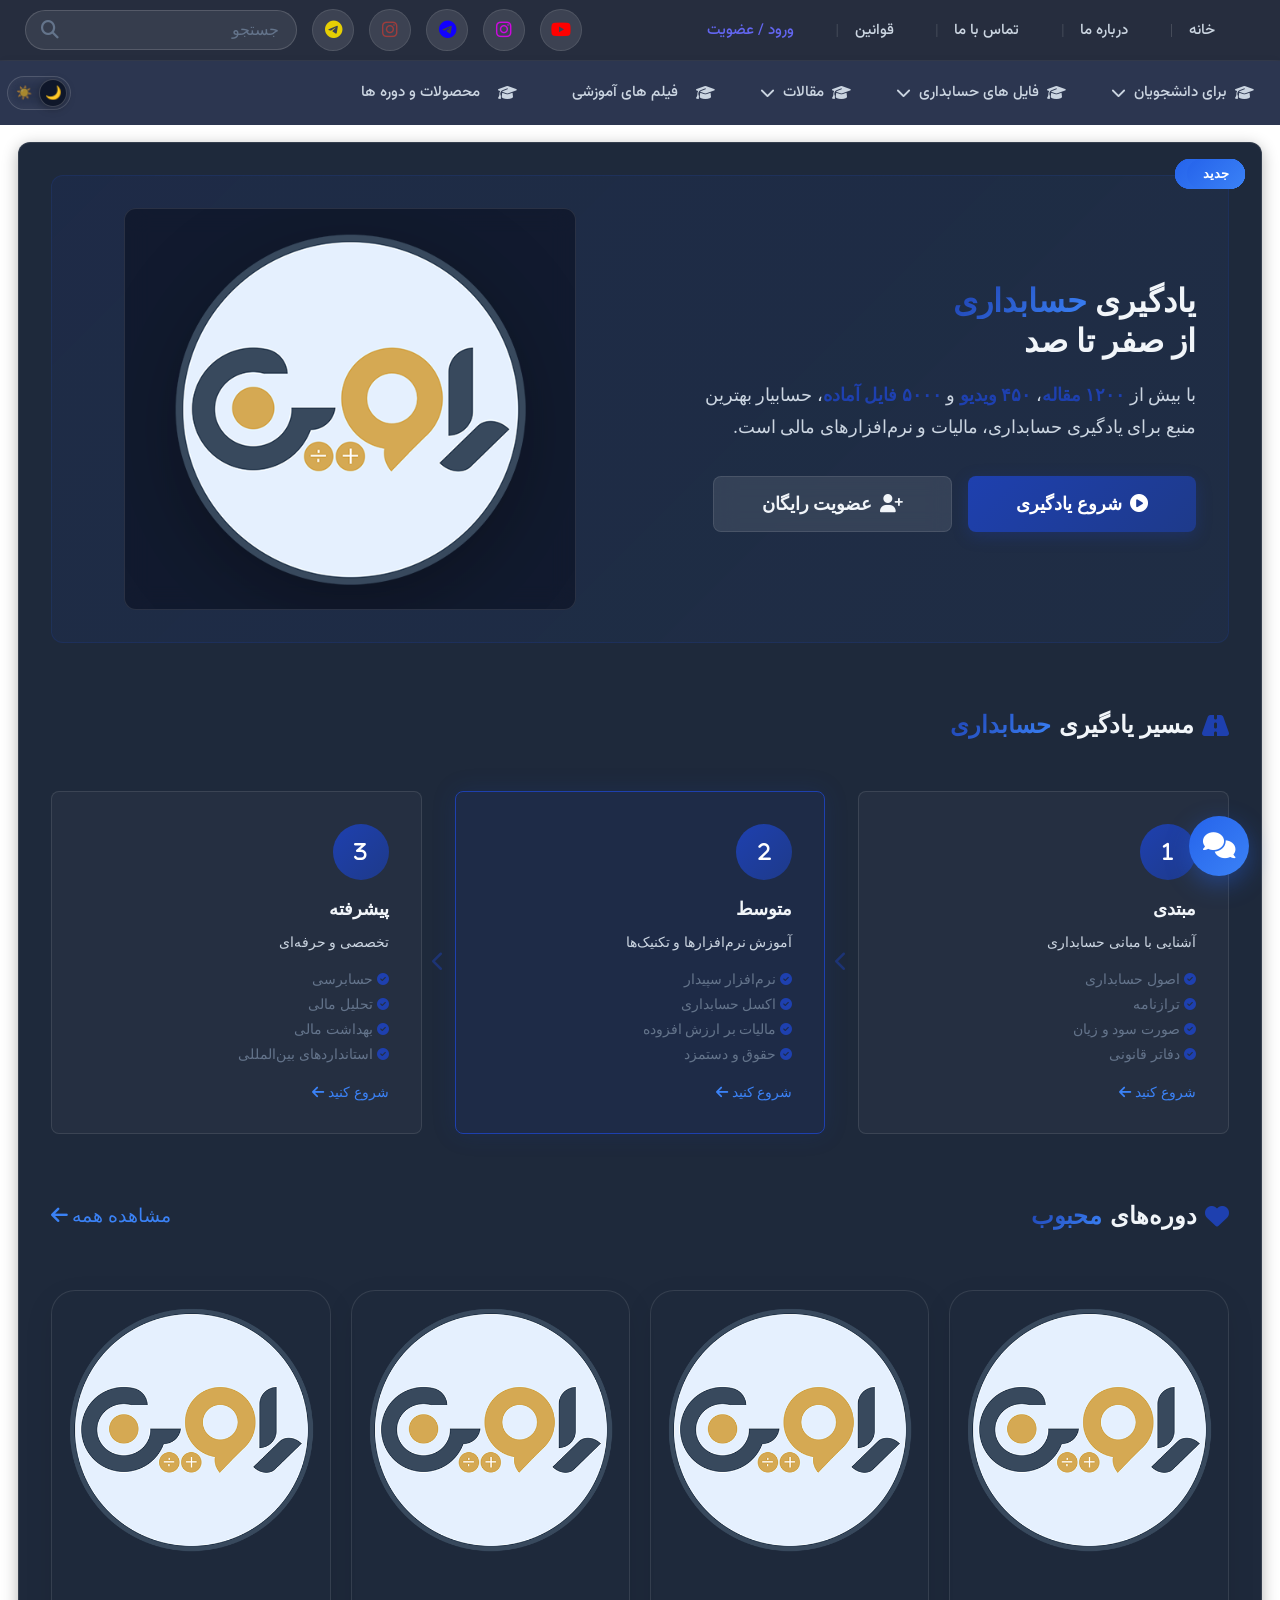
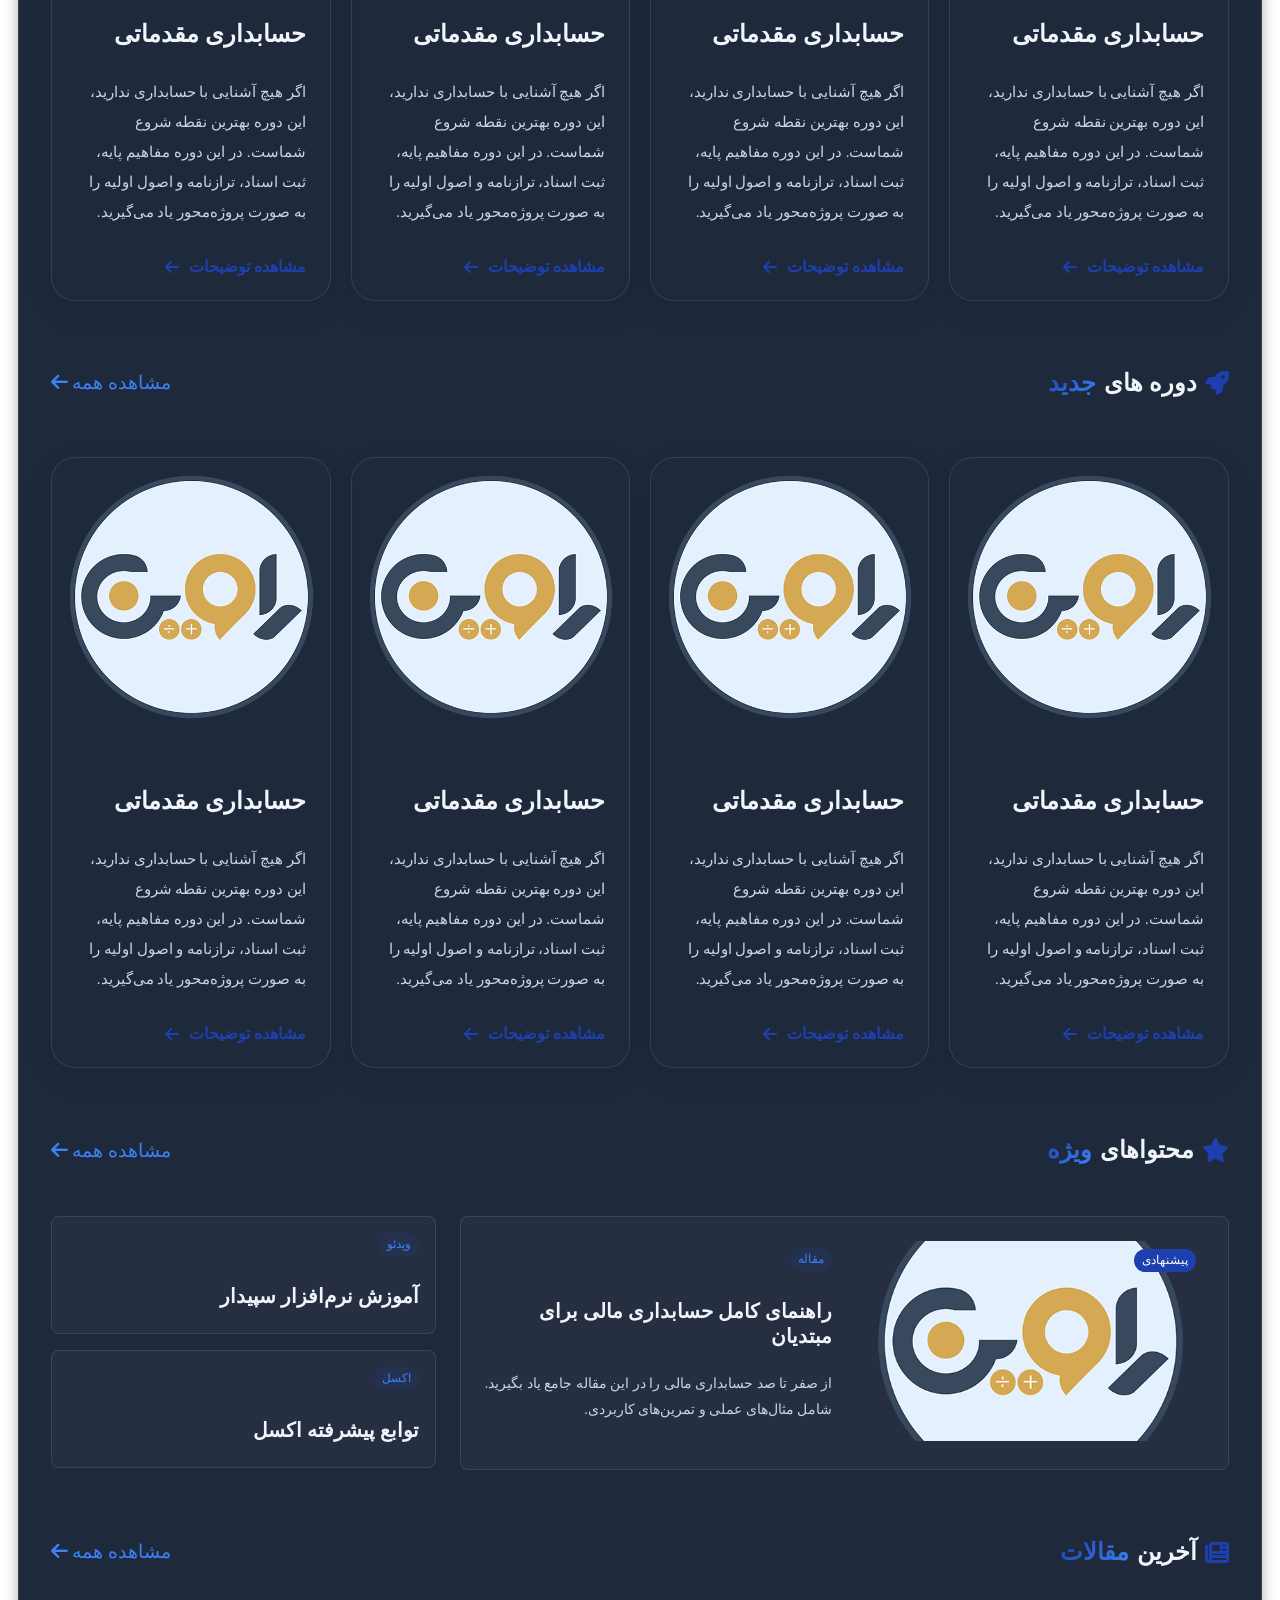
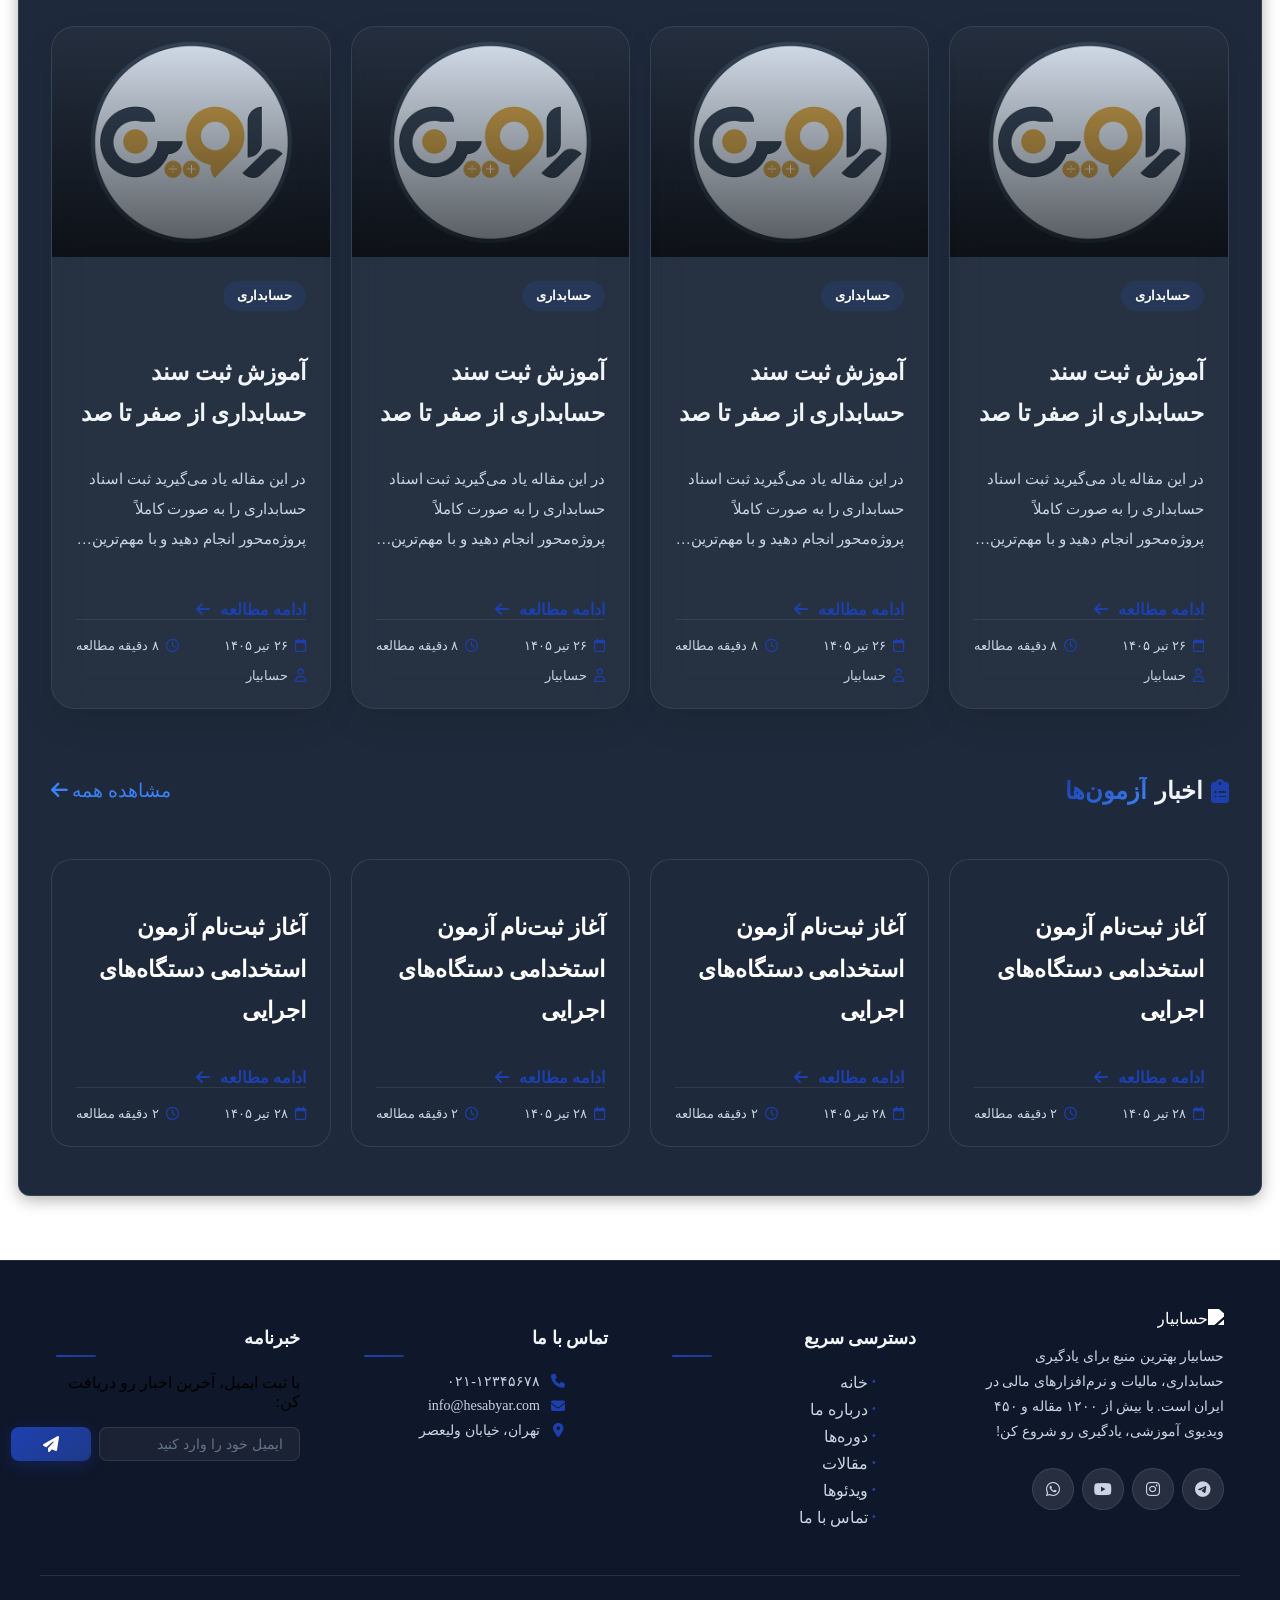
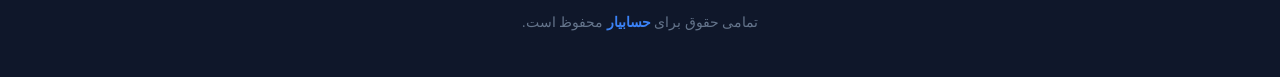
==== commit 648d9bbb: "third commit and add somethings" ====
--- a/html/index.html
+++ b/html/index.html
@@ -280,6 +280,21 @@
                 </li>
               </ul>
             </nav>
+            <div class="theme-toggle-wrapper">
+              <button
+                id="themeToggleBtn"
+                class="theme-toggle"
+                aria-label="تغییر تم"
+              >
+                <span class="theme-toggle-track-icons"
+                  ><span>🌙</span><span>☀️</span></span
+                >
+                <span class="theme-toggle-knob">
+                  <span class="icon-sun">☀️</span>
+                  <span class="icon-moon">🌙</span>
+                </span>
+              </button>
+            </div>
           </div>
         </div>
       </section>
@@ -293,8 +308,8 @@
         </div>
 
         <div class="website-logo">
-          <a href="../html/home.html">
-            <img src="../images/logo3.png" class="website-logo_img" />
+          <a href="index.html">
+            <img src="../images/ravin.png" class="website-logo_img" />
           </a>
         </div>
       </div>
@@ -527,7 +542,7 @@
           <div class="hero-visual">
             <div class="hero-image-wrapper">
               <img
-                src="../images/amoozesh estehlak.webp"
+                src="../images/ravin.png"
                 alt="حسابداری"
                 class="hero-image"
                 loading="lazy"
@@ -619,240 +634,268 @@
         </section>
 
         <!-- 3. POPULAR COURSES -->
-        <section class="courses-section">
+        <section class="poplar-courses courses-section">
           <div class="section-header">
             <h2 class="section-title">
               <i class="fas fa-heart"></i>
               دوره‌های <span class="text-gradient">محبوب</span>
             </h2>
-            <a href="list-page.html?cat=courses" class="see-all-link">
+            <a href="list-page.html?cat=popularCourses" class="see-all-link">
               مشاهده همه <i class="fa-solid fa-arrow-left"></i>
             </a>
           </div>
-          <div class="popular-courses_items">
-            <div class="popular-courses_item">
-              <div class="popular-courses_banner">
-                <img
-                  src="assets/images/courses/accounting-1.jpg"
-                  class="popular-courses_img"
-                  alt="دوره حسابداری"
-                />
+          <div class="popular-courses_container">
+            <ul class="popular-courses_items">
+              <li class="popular-courses_item">
+                <div class="popular-courses_banner">
+                  <img
+                    src="../images/ravin.png"
+                    class="popular-courses_img"
+                    alt="دوره حسابداری"
+                  />
+                </div>
 
                 <span class="popular-courses_badge"> محبوب </span>
-              </div>
-
-              <div class="popular-courses_content">
-                <h3 class="course-title">حسابداری مقدماتی</h3>
-
-                <p class="course-description">
-                  اگر هیچ آشنایی با حسابداری ندارید، این دوره بهترین نقطه شروع
-                  شماست. در این دوره مفاهیم پایه، ثبت اسناد، ترازنامه و اصول
-                  اولیه را به صورت پروژه‌محور یاد می‌گیرید.
-                </p>
-
-                <a href="#" class="popular-courses_link">
-                  مشاهده توضیحات
-                  <i class="fas fa-arrow-left"></i>
-                </a>
-              </div>
-            </div>
-            <div class="popular-courses_item">
-              <div class="popular-courses_banner">
-                <img
-                  src="assets/images/courses/accounting-1.jpg"
-                  class="popular-courses_img"
-                  alt="دوره حسابداری"
-                />
+
+                <div class="popular-courses_content">
+                  <h3 class="course-title">حسابداری مقدماتی</h3>
+
+                  <p class="course-description">
+                    اگر هیچ آشنایی با حسابداری ندارید، این دوره بهترین نقطه شروع
+                    شماست. در این دوره مفاهیم پایه، ثبت اسناد، ترازنامه و اصول
+                    اولیه را به صورت پروژه‌محور یاد می‌گیرید.
+                  </p>
+
+                  <a
+                    href="single-post.html?id=popularCourses-1"
+                    class="popular-courses_link"
+                  >
+                    مشاهده توضیحات
+                    <i class="fas fa-arrow-left"></i>
+                  </a>
+                </div>
+              </li>
+              <li class="popular-courses_item">
+                <div class="popular-courses_banner">
+                  <img
+                    src="../images/ravin.png"
+                    class="popular-courses_img"
+                    alt="دوره حسابداری"
+                  />
+                </div>
 
                 <span class="popular-courses_badge"> محبوب </span>
-              </div>
-
-              <div class="popular-courses_content">
-                <h3 class="course-title">حسابداری مقدماتی</h3>
-
-                <p class="course-description">
-                  اگر هیچ آشنایی با حسابداری ندارید، این دوره بهترین نقطه شروع
-                  شماست. در این دوره مفاهیم پایه، ثبت اسناد، ترازنامه و اصول
-                  اولیه را به صورت پروژه‌محور یاد می‌گیرید.
-                </p>
-
-                <a href="#" class="popular-courses_link">
-                  مشاهده توضیحات
-                  <i class="fas fa-arrow-left"></i>
-                </a>
-              </div>
-            </div>
-            <div class="popular-courses_item">
-              <div class="popular-courses_banner">
-                <img
-                  src="assets/images/courses/accounting-1.jpg"
-                  class="popular-courses_img"
-                  alt="دوره حسابداری"
-                />
+
+                <div class="popular-courses_content">
+                  <h3 class="course-title">حسابداری مقدماتی</h3>
+
+                  <p class="course-description">
+                    اگر هیچ آشنایی با حسابداری ندارید، این دوره بهترین نقطه شروع
+                    شماست. در این دوره مفاهیم پایه، ثبت اسناد، ترازنامه و اصول
+                    اولیه را به صورت پروژه‌محور یاد می‌گیرید.
+                  </p>
+
+                  <a
+                    href="single-post.html?id=popularCourses-1"
+                    class="popular-courses_link"
+                  >
+                    مشاهده توضیحات
+                    <i class="fas fa-arrow-left"></i>
+                  </a>
+                </div>
+              </li>
+              <li class="popular-courses_item">
+                <div class="popular-courses_banner">
+                  <img
+                    src="../images/ravin.png"
+                    class="popular-courses_img"
+                    alt="دوره حسابداری"
+                  />
+                </div>
 
                 <span class="popular-courses_badge"> محبوب </span>
-              </div>
-
-              <div class="popular-courses_content">
-                <h3 class="course-title">حسابداری مقدماتی</h3>
-
-                <p class="course-description">
-                  اگر هیچ آشنایی با حسابداری ندارید، این دوره بهترین نقطه شروع
-                  شماست. در این دوره مفاهیم پایه، ثبت اسناد، ترازنامه و اصول
-                  اولیه را به صورت پروژه‌محور یاد می‌گیرید.
-                </p>
-
-                <a href="#" class="popular-courses_link">
-                  مشاهده توضیحات
-                  <i class="fas fa-arrow-left"></i>
-                </a>
-              </div>
-            </div>
-            <div class="popular-courses_item">
-              <div class="popular-courses_banner">
-                <img
-                  src="assets/images/courses/accounting-1.jpg"
-                  class="popular-courses_img"
-                  alt="دوره حسابداری"
-                />
+
+                <div class="popular-courses_content">
+                  <h3 class="course-title">حسابداری مقدماتی</h3>
+
+                  <p class="course-description">
+                    اگر هیچ آشنایی با حسابداری ندارید، این دوره بهترین نقطه شروع
+                    شماست. در این دوره مفاهیم پایه، ثبت اسناد، ترازنامه و اصول
+                    اولیه را به صورت پروژه‌محور یاد می‌گیرید.
+                  </p>
+
+                  <a
+                    href="single-post.html?id=popularCourses-1"
+                    class="popular-courses_link"
+                  >
+                    مشاهده توضیحات
+                    <i class="fas fa-arrow-left"></i>
+                  </a>
+                </div>
+              </li>
+              <li class="popular-courses_item">
+                <div class="popular-courses_banner">
+                  <img
+                    src="../images/ravin.png"
+                    class="popular-courses_img"
+                    alt="دوره حسابداری"
+                  />
+                </div>
 
                 <span class="popular-courses_badge"> محبوب </span>
-              </div>
-
-              <div class="popular-courses_content">
-                <h3 class="course-title">حسابداری مقدماتی</h3>
-
-                <p class="course-description">
-                  اگر هیچ آشنایی با حسابداری ندارید، این دوره بهترین نقطه شروع
-                  شماست. در این دوره مفاهیم پایه، ثبت اسناد، ترازنامه و اصول
-                  اولیه را به صورت پروژه‌محور یاد می‌گیرید.
-                </p>
-
-                <a href="#" class="popular-courses_link">
-                  مشاهده توضیحات
-                  <i class="fas fa-arrow-left"></i>
-                </a>
-              </div>
-            </div>
+
+                <div class="popular-courses_content">
+                  <h3 class="course-title">حسابداری مقدماتی</h3>
+
+                  <p class="course-description">
+                    اگر هیچ آشنایی با حسابداری ندارید، این دوره بهترین نقطه شروع
+                    شماست. در این دوره مفاهیم پایه، ثبت اسناد، ترازنامه و اصول
+                    اولیه را به صورت پروژه‌محور یاد می‌گیرید.
+                  </p>
+
+                  <a
+                    href="single-post.html?id=popularCourses-1"
+                    class="popular-courses_link"
+                  >
+                    مشاهده توضیحات
+                    <i class="fas fa-arrow-left"></i>
+                  </a>
+                </div>
+              </li>
+            </ul>
           </div>
         </section>
 
         <!-- 4. NEW COURSES -->
-        <section class="courses-section">
+        <section class="new-courses courses-section">
           <div class="section-header">
             <h2 class="section-title">
               <i class="fas fa-rocket"></i>
               دوره های<span class="text-gradient">جدید</span>
             </h2>
-            <a href="list-page.html?cat=courses" class="see-all-link">
+            <a href="list-page.html?cat=newCourses" class="see-all-link">
               مشاهده همه <i class="fa-solid fa-arrow-left"></i>
             </a>
           </div>
-          <div class="new-courses_items">
-            <div class="new-courses_item">
-              <div class="new-courses_banner">
-                <img
-                  src="assets/images/courses/accounting-1.jpg"
-                  class="new-courses_img"
-                  alt="دوره حسابداری"
-                />
+          <div class="new-courses_container">
+            <ul class="new-courses_items">
+              <li class="new-courses_item">
+                <div class="new-courses_banner">
+                  <img
+                    src="../images/ravin.png"
+                    class="new-courses_img"
+                    alt="دوره حسابداری"
+                  />
+                </div>
 
                 <span class="new-courses_badge"> جدید </span>
-              </div>
-
-              <div class="new-courses_content">
-                <h3 class="course-title">حسابداری مقدماتی</h3>
-
-                <p class="course-description">
-                  اگر هیچ آشنایی با حسابداری ندارید، این دوره بهترین نقطه شروع
-                  شماست. در این دوره مفاهیم پایه، ثبت اسناد، ترازنامه و اصول
-                  اولیه را به صورت پروژه‌محور یاد می‌گیرید.
-                </p>
-
-                <a href="#" class="new-courses_link">
-                  مشاهده توضیحات
-                  <i class="fas fa-arrow-left"></i>
-                </a>
-              </div>
-            </div>
-            <div class="new-courses_item">
-              <div class="new-courses_banner">
-                <img
-                  src="assets/images/courses/accounting-1.jpg"
-                  class="new-courses_img"
-                  alt="دوره حسابداری"
-                />
+
+                <div class="new-courses_content">
+                  <h3 class="course-title">حسابداری مقدماتی</h3>
+
+                  <p class="course-description">
+                    اگر هیچ آشنایی با حسابداری ندارید، این دوره بهترین نقطه شروع
+                    شماست. در این دوره مفاهیم پایه، ثبت اسناد، ترازنامه و اصول
+                    اولیه را به صورت پروژه‌محور یاد می‌گیرید.
+                  </p>
+
+                  <a
+                    href="single-post.html?id=newCourses-1"
+                    class="new-courses_link"
+                  >
+                    مشاهده توضیحات
+                    <i class="fas fa-arrow-left"></i>
+                  </a>
+                </div>
+              </li>
+              <li class="new-courses_item">
+                <div class="new-courses_banner">
+                  <img
+                    src="../images/ravin.png"
+                    class="new-courses_img"
+                    alt="دوره حسابداری"
+                  />
+                </div>
 
                 <span class="new-courses_badge"> جدید </span>
-              </div>
-
-              <div class="new-courses_content">
-                <h3 class="course-title">حسابداری مقدماتی</h3>
-
-                <p class="course-description">
-                  اگر هیچ آشنایی با حسابداری ندارید، این دوره بهترین نقطه شروع
-                  شماست. در این دوره مفاهیم پایه، ثبت اسناد، ترازنامه و اصول
-                  اولیه را به صورت پروژه‌محور یاد می‌گیرید.
-                </p>
-
-                <a href="#" class="new-courses_link">
-                  مشاهده توضیحات
-                  <i class="fas fa-arrow-left"></i>
-                </a>
-              </div>
-            </div>
-            <div class="new-courses_item">
-              <div class="new-courses_banner">
-                <img
-                  src="assets/images/courses/accounting-1.jpg"
-                  class="new-courses_img"
-                  alt="دوره حسابداری"
-                />
+
+                <div class="new-courses_content">
+                  <h3 class="course-title">حسابداری مقدماتی</h3>
+
+                  <p class="course-description">
+                    اگر هیچ آشنایی با حسابداری ندارید، این دوره بهترین نقطه شروع
+                    شماست. در این دوره مفاهیم پایه، ثبت اسناد، ترازنامه و اصول
+                    اولیه را به صورت پروژه‌محور یاد می‌گیرید.
+                  </p>
+
+                  <a
+                    href="single-post.html?id=newCourses-2"
+                    class="new-courses_link"
+                  >
+                    مشاهده توضیحات
+                    <i class="fas fa-arrow-left"></i>
+                  </a>
+                </div>
+              </li>
+              <li class="new-courses_item">
+                <div class="new-courses_banner">
+                  <img
+                    src="../images/ravin.png"
+                    class="new-courses_img"
+                    alt="دوره حسابداری"
+                  />
+                </div>
 
                 <span class="new-courses_badge"> جدید </span>
-              </div>
-
-              <div class="new-courses_content">
-                <h3 class="course-title">حسابداری مقدماتی</h3>
-
-                <p class="course-description">
-                  اگر هیچ آشنایی با حسابداری ندارید، این دوره بهترین نقطه شروع
-                  شماست. در این دوره مفاهیم پایه، ثبت اسناد، ترازنامه و اصول
-                  اولیه را به صورت پروژه‌محور یاد می‌گیرید.
-                </p>
-
-                <a href="#" class="new-courses_link">
-                  مشاهده توضیحات
-                  <i class="fas fa-arrow-left"></i>
-                </a>
-              </div>
-            </div>
-            <div class="new-courses_item">
-              <div class="new-courses_banner">
-                <img
-                  src="assets/images/courses/accounting-1.jpg"
-                  class="new-courses_img"
-                  alt="دوره حسابداری"
-                />
+
+                <div class="new-courses_content">
+                  <h3 class="course-title">حسابداری مقدماتی</h3>
+
+                  <p class="course-description">
+                    اگر هیچ آشنایی با حسابداری ندارید، این دوره بهترین نقطه شروع
+                    شماست. در این دوره مفاهیم پایه، ثبت اسناد، ترازنامه و اصول
+                    اولیه را به صورت پروژه‌محور یاد می‌گیرید.
+                  </p>
+
+                  <a
+                    href="single-post.html?id=newCourses-3"
+                    class="new-courses_link"
+                  >
+                    مشاهده توضیحات
+                    <i class="fas fa-arrow-left"></i>
+                  </a>
+                </div>
+              </li>
+              <li class="new-courses_item">
+                <div class="new-courses_banner">
+                  <img
+                    src="../images/ravin.png"
+                    class="new-courses_img"
+                    alt="دوره حسابداری"
+                  />
+                </div>
 
                 <span class="new-courses_badge"> جدید </span>
-              </div>
-
-              <div class="new-courses_content">
-                <h3 class="course-title">حسابداری مقدماتی</h3>
-
-                <p class="course-description">
-                  اگر هیچ آشنایی با حسابداری ندارید، این دوره بهترین نقطه شروع
-                  شماست. در این دوره مفاهیم پایه، ثبت اسناد، ترازنامه و اصول
-                  اولیه را به صورت پروژه‌محور یاد می‌گیرید.
-                </p>
-
-                <a href="#" class="new-courses_link">
-                  مشاهده توضیحات
-                  <i class="fas fa-arrow-left"></i>
-                </a>
-              </div>
-            </div>
+
+                <div class="new-courses_content">
+                  <h3 class="course-title">حسابداری مقدماتی</h3>
+
+                  <p class="course-description">
+                    اگر هیچ آشنایی با حسابداری ندارید، این دوره بهترین نقطه شروع
+                    شماست. در این دوره مفاهیم پایه، ثبت اسناد، ترازنامه و اصول
+                    اولیه را به صورت پروژه‌محور یاد می‌گیرید.
+                  </p>
+
+                  <a
+                    href="single-post.html?id=newCourses-4"
+                    class="new-courses_link"
+                  >
+                    مشاهده توضیحات
+                    <i class="fas fa-arrow-left"></i>
+                  </a>
+                </div>
+              </li>
+            </ul>
           </div>
         </section>
 
@@ -870,7 +913,7 @@
           <div class="featured-grid">
             <article class="featured-card large">
               <div class="featured-image">
-                <img src="../images/featured-accounting.jpg" loading="lazy" />
+                <img src="../images/ravin.png" loading="lazy" />
                 <span class="featured-badge">پیشنهادی</span>
               </div>
               <div class="featured-content">
@@ -906,36 +949,335 @@
           <div class="section-header">
             <h2 class="section-title">
               <i class="fa-solid fa-newspaper"></i>
+
               آخرین <span class="text-gradient">مقالات</span>
             </h2>
+
             <a
               href="list-page.html?cat=accounting_article"
               class="see-all-link"
             >
-              مشاهده همه <i class="fa-solid fa-arrow-left"></i>
+              مشاهده همه
+
+              <i class="fa-solid fa-arrow-left"></i>
             </a>
           </div>
-          <div class="articles-grid" id="articlesGrid">
-            <!-- Articles will be loaded by JavaScript -->
+
+          <div class="articles-container">
+            <ul class="article-items">
+              <li class="article-item">
+                <div class="article-image">
+                  <img src="../images/ravin.png" alt="آموزش ثبت سند حسابداری" />
+                </div>
+
+                <div class="article-content">
+                  <span class="article-category"> حسابداری </span>
+
+                  <h3 class="article-title">
+                    <a href="#"> آموزش ثبت سند حسابداری از صفر تا صد </a>
+                  </h3>
+
+                  <p class="article-desc">
+                    در این مقاله یاد می‌گیرید ثبت اسناد حسابداری را به صورت
+                    کاملاً پروژه‌محور انجام دهید و با مهم‌ترین اشتباهات رایج
+                    آشنا شوید.
+                  </p>
+
+                  <a href="#" class="article-read-more">
+                    ادامه مطالعه
+
+                    <i class="fas fa-arrow-left"></i>
+                  </a>
+
+                  <div class="article-meta">
+                    <span>
+                      <i class="far fa-calendar"></i>
+
+                      ۲۶ تیر ۱۴۰۵
+                    </span>
+
+                    <span>
+                      <i class="far fa-clock"></i>
+
+                      ۸ دقیقه مطالعه
+                    </span>
+
+                    <span>
+                      <i class="far fa-user"></i>
+
+                      حسابیار
+                    </span>
+                  </div>
+                </div>
+              </li>
+              <li class="article-item">
+                <div class="article-image">
+                  <img src="../images/ravin.png" alt="آموزش ثبت سند حسابداری" />
+
+                  <span class="article-badge"> جدید </span>
+                </div>
+
+                <div class="article-content">
+                  <span class="article-category"> حسابداری </span>
+
+                  <h3 class="article-title">
+                    <a href="#"> آموزش ثبت سند حسابداری از صفر تا صد </a>
+                  </h3>
+
+                  <p class="article-desc">
+                    در این مقاله یاد می‌گیرید ثبت اسناد حسابداری را به صورت
+                    کاملاً پروژه‌محور انجام دهید و با مهم‌ترین اشتباهات رایج
+                    آشنا شوید.
+                  </p>
+
+                  <a href="#" class="article-read-more">
+                    ادامه مطالعه
+
+                    <i class="fas fa-arrow-left"></i>
+                  </a>
+
+                  <div class="article-meta">
+                    <span>
+                      <i class="far fa-calendar"></i>
+
+                      ۲۶ تیر ۱۴۰۵
+                    </span>
+
+                    <span>
+                      <i class="far fa-clock"></i>
+
+                      ۸ دقیقه مطالعه
+                    </span>
+
+                    <span>
+                      <i class="far fa-user"></i>
+
+                      حسابیار
+                    </span>
+                  </div>
+                </div>
+              </li>
+              <li class="article-item">
+                <div class="article-image">
+                  <img src="../images/ravin.png" alt="آموزش ثبت سند حسابداری" />
+
+                  <span class="article-badge"> جدید </span>
+                </div>
+
+                <div class="article-content">
+                  <span class="article-category"> حسابداری </span>
+
+                  <h3 class="article-title">
+                    <a href="#"> آموزش ثبت سند حسابداری از صفر تا صد </a>
+                  </h3>
+
+                  <p class="article-desc">
+                    در این مقاله یاد می‌گیرید ثبت اسناد حسابداری را به صورت
+                    کاملاً پروژه‌محور انجام دهید و با مهم‌ترین اشتباهات رایج
+                    آشنا شوید.
+                  </p>
+
+                  <a href="#" class="article-read-more">
+                    ادامه مطالعه
+
+                    <i class="fas fa-arrow-left"></i>
+                  </a>
+
+                  <div class="article-meta">
+                    <span>
+                      <i class="far fa-calendar"></i>
+
+                      ۲۶ تیر ۱۴۰۵
+                    </span>
+
+                    <span>
+                      <i class="far fa-clock"></i>
+
+                      ۸ دقیقه مطالعه
+                    </span>
+
+                    <span>
+                      <i class="far fa-user"></i>
+
+                      حسابیار
+                    </span>
+                  </div>
+                </div>
+              </li>
+              <li class="article-item">
+                <div class="article-image">
+                  <img src="../images/ravin.png" alt="آموزش ثبت سند حسابداری" />
+
+                  <span class="article-badge"> جدید </span>
+                </div>
+
+                <div class="article-content">
+                  <span class="article-category"> حسابداری </span>
+
+                  <h3 class="article-title">
+                    <a href="#"> آموزش ثبت سند حسابداری از صفر تا صد </a>
+                  </h3>
+
+                  <p class="article-desc">
+                    در این مقاله یاد می‌گیرید ثبت اسناد حسابداری را به صورت
+                    کاملاً پروژه‌محور انجام دهید و با مهم‌ترین اشتباهات رایج
+                    آشنا شوید.
+                  </p>
+
+                  <a href="#" class="article-read-more">
+                    ادامه مطالعه
+
+                    <i class="fas fa-arrow-left"></i>
+                  </a>
+
+                  <div class="article-meta">
+                    <span>
+                      <i class="far fa-calendar"></i>
+
+                      ۲۶ تیر ۱۴۰۵
+                    </span>
+
+                    <span>
+                      <i class="far fa-clock"></i>
+
+                      ۸ دقیقه مطالعه
+                    </span>
+
+                    <span>
+                      <i class="far fa-user"></i>
+
+                      حسابیار
+                    </span>
+                  </div>
+                </div>
+              </li>
+            </ul>
           </div>
         </section>
 
         <!-- 7. EXAMS NEWS -->
-        <section class="articles-section">
+        <section class="exam-news-section">
           <div class="section-header">
             <h2 class="section-title">
-              <i class="fa-solid fa-newspaper"></i>
-              اخبار <span class="text-gradient">آزمون ها</span>
+              <i class="fa-solid fa-clipboard-list"></i>
+
+              اخبار <span class="text-gradient">آزمون‌ها</span>
             </h2>
-            <a
-              href="list-page.html?cat=accounting_article"
-              class="see-all-link"
-            >
-              مشاهده همه <i class="fa-solid fa-arrow-left"></i>
+
+            <a href="#" class="see-all-link">
+              مشاهده همه
+
+              <i class="fa-solid fa-arrow-left"></i>
             </a>
           </div>
-          <div class="articles-grid" id="articlesGrid">
-            <!-- Articles will be loaded by JavaScript -->
+
+          <div class="exam-news_container">
+            <ul class="exam-news_items">
+              <li class="exam-news_item">
+                <div class="exam-news_content">
+                  <h3 class="exam-news_title">
+                    آغاز ثبت‌نام آزمون استخدامی دستگاه‌های اجرایی
+                  </h3>
+
+                  <a href="#" class="exam-news_link">
+                    ادامه مطالعه
+                    <i class="fas fa-arrow-left"></i>
+                  </a>
+
+                  <div class="exam-news_meta">
+                    <span>
+                      <i class="far fa-calendar"></i>
+
+                      ۲۸ تیر ۱۴۰۵
+                    </span>
+
+                    <span>
+                      <i class="far fa-clock"></i>
+
+                      ۲ دقیقه مطالعه
+                    </span>
+                  </div>
+                </div>
+              </li>
+              <li class="exam-news_item">
+                <div class="exam-news_content">
+                  <h3 class="exam-news_title">
+                    آغاز ثبت‌نام آزمون استخدامی دستگاه‌های اجرایی
+                  </h3>
+
+                  <a href="#" class="exam-news_link">
+                    ادامه مطالعه
+                    <i class="fas fa-arrow-left"></i>
+                  </a>
+
+                  <div class="exam-news_meta">
+                    <span>
+                      <i class="far fa-calendar"></i>
+
+                      ۲۸ تیر ۱۴۰۵
+                    </span>
+
+                    <span>
+                      <i class="far fa-clock"></i>
+
+                      ۲ دقیقه مطالعه
+                    </span>
+                  </div>
+                </div>
+              </li>
+              <li class="exam-news_item">
+                <div class="exam-news_content">
+                  <h3 class="exam-news_title">
+                    آغاز ثبت‌نام آزمون استخدامی دستگاه‌های اجرایی
+                  </h3>
+
+                  <a href="#" class="exam-news_link">
+                    ادامه مطالعه
+                    <i class="fas fa-arrow-left"></i>
+                  </a>
+
+                  <div class="exam-news_meta">
+                    <span>
+                      <i class="far fa-calendar"></i>
+
+                      ۲۸ تیر ۱۴۰۵
+                    </span>
+
+                    <span>
+                      <i class="far fa-clock"></i>
+
+                      ۲ دقیقه مطالعه
+                    </span>
+                  </div>
+                </div>
+              </li>
+              <li class="exam-news_item">
+                <div class="exam-news_content">
+                  <h3 class="exam-news_title">
+                    آغاز ثبت‌نام آزمون استخدامی دستگاه‌های اجرایی
+                  </h3>
+
+                  <a href="#" class="exam-news_link">
+                    ادامه مطالعه
+                    <i class="fas fa-arrow-left"></i>
+                  </a>
+
+                  <div class="exam-news_meta">
+                    <span>
+                      <i class="far fa-calendar"></i>
+
+                      ۲۸ تیر ۱۴۰۵
+                    </span>
+
+                    <span>
+                      <i class="far fa-clock"></i>
+
+                      ۲ دقیقه مطالعه
+                    </span>
+                  </div>
+                </div>
+              </li>
+            </ul>
           </div>
         </section>
       </div>
@@ -1026,6 +1368,50 @@
       <i class="fa-solid fa-chevron-up"></i>
     </button>
 
+    <!-- ai widget -->
+    <div class="ai-widget" id="aiWidget">
+      <button class="ai-toggle-btn" id="aiToggleBtn" aria-label="چت آنلاین">
+        <i class="fa-solid fa-comments"></i>
+        <i class="fa-solid fa-xmark"></i>
+      </button>
+      <div class="ai-chat-window" id="aiChatWindow">
+        <div class="ai-chat-header">
+          <div class="ai-chat-header-info">
+            <div class="ai-bot-avatar"><i class="fa-solid fa-robot"></i></div>
+            <div class="ai-chat-header-text">
+              <h4>پشتیبان هوشمند حسابیار</h4>
+              <span
+                ><span class="ai-status-dot"></span> آنلاین - پاسخ فوری</span
+              >
+            </div>
+          </div>
+        </div>
+        <div class="ai-messages" id="aiMessages">
+          <div class="ai-message bot">
+            سلام! من پشتیبان هوشمند حسابیارم 👋<br />هر سوالی درباره حسابداری
+            داری بپرس.
+          </div>
+          <div class="ai-suggestions">
+            <button class="ai-suggestion">مالیات حقوق ۱۴۰۴ چقدره؟</button>
+            <button class="ai-suggestion">آموزش لیست بیمه</button>
+            <button class="ai-suggestion">نحوه ثبت سند حسابداری</button>
+          </div>
+        </div>
+        <div class="ai-input-area">
+          <input
+            type="text"
+            class="ai-input"
+            id="aiInput"
+            placeholder="سوالت رو بنویس..."
+            autocomplete="off"
+          />
+          <button class="ai-send-btn" id="aiSendBtn">
+            <i class="fa-solid fa-paper-plane"></i>
+          </button>
+        </div>
+      </div>
+    </div>
+
     <!-- SCRIPTS -->
     <script src="../scripts/index.js"></script>
   </body>
--- a/styles/header/bottom-header.css
+++ b/styles/header/bottom-header.css
@@ -19,6 +19,8 @@
 
 .bottom-header_wrapper {
     width: 100%;
+    display: flex;
+    align-items: center;
 }
 
 .navbar {
@@ -134,7 +136,6 @@
     align-items: center;
     text-decoration: none;
     color: #94a3b8;
-    padding: 12px 18px;
     transition: all 0.25s ease;
     font-family: 'Vazirmatn', 'Segoe UI', sans-serif;
     font-size: 14px;
@@ -143,7 +144,7 @@
 .sub-menu li a:hover {
     background: rgba(255, 255, 255, 0.08);
     color: #3b82f6;
-    padding-right: 26px;
+    padding-right: 15px;
 }
 
 .sub-menu li:not(:last-child) {
--- a/styles/header/mobile-header.css
+++ b/styles/header/mobile-header.css
@@ -61,12 +61,12 @@
 
 /* Website Logo */
 .website-logo {
-    padding-left: 0.75rem;
+    padding: 0.5rem 0 0 0.75rem;
 }
 
 .website-logo_img {
-    width: 5rem;
-    height: 3rem;
+    width: 3rem;
+    height: 3.3rem;
 }
 
 /* Mobile Menu - Glass Effect */
--- a/styles/main/main.css
+++ b/styles/main/main.css
@@ -12,6 +12,8 @@
 @import url('featured.css');
 @import url('testimonials.css');
 @import url('articles.css');
-@import url('cta.css');
+@import url('exams.css');
 @import url('videos.css');
-@import url('up-btn.css');+@import url('up-btn.css');
+@import url('ai-widget.css');
+@import url('../header/toggle.css');
--- a/styles/footer/main-footer.css
+++ b/styles/footer/main-footer.css
@@ -74,7 +74,6 @@
 
 .footer-links a {
     color: var(--text-secondary);
-    font-size: var(--font-size-sm);
     transition: all var(--transition-fast);
     display: flex;
     align-items: center;
@@ -152,6 +151,7 @@
     font-size: var(--font-size-sm);
     outline: none;
     transition: all var(--transition-fast);
+    padding-left: 0.5rem;
 }
 
 .newsletter-input::placeholder {
@@ -183,7 +183,7 @@
 /* Responsive */
 @media (max-width: 768px) {
     .footer-top {
-        grid-template-columns: repeat(2, 1fr);
+        grid-template-columns: repeat(1, 1fr);
     }
 
     .newsletter-form {
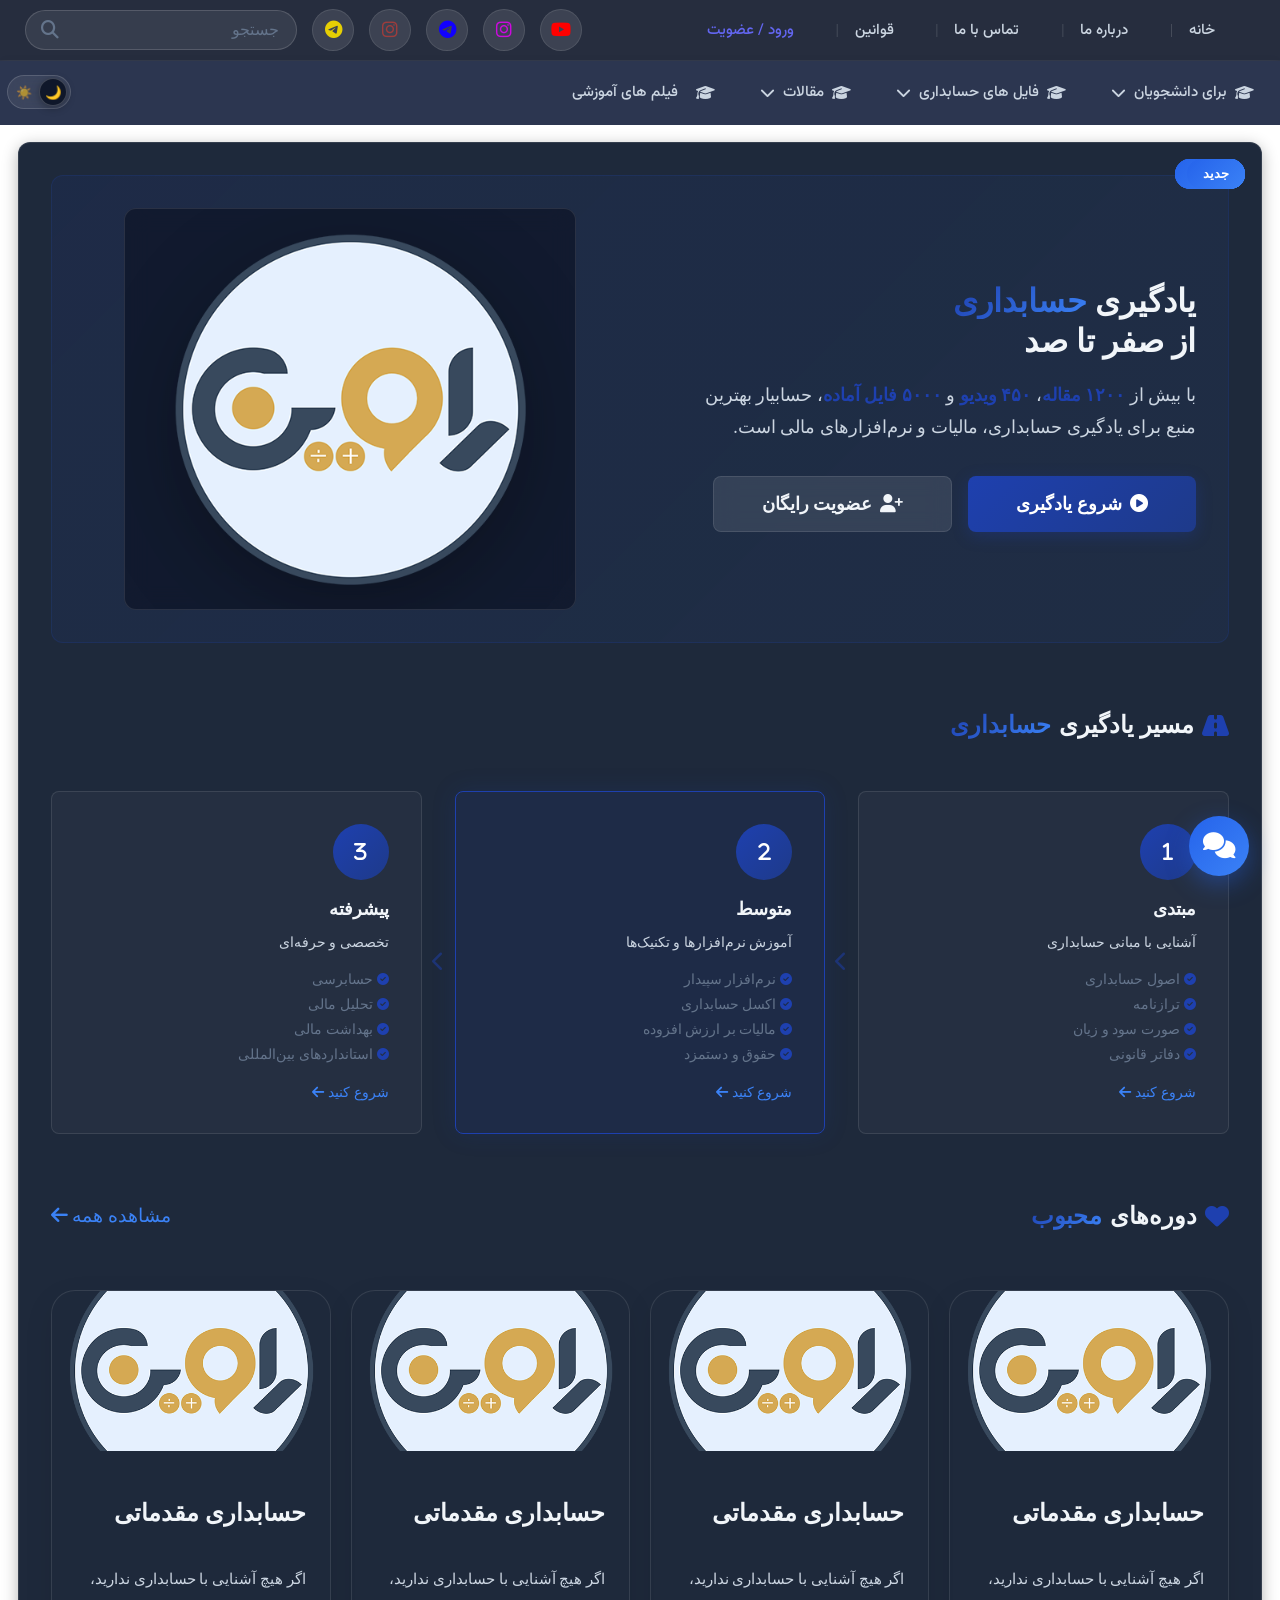
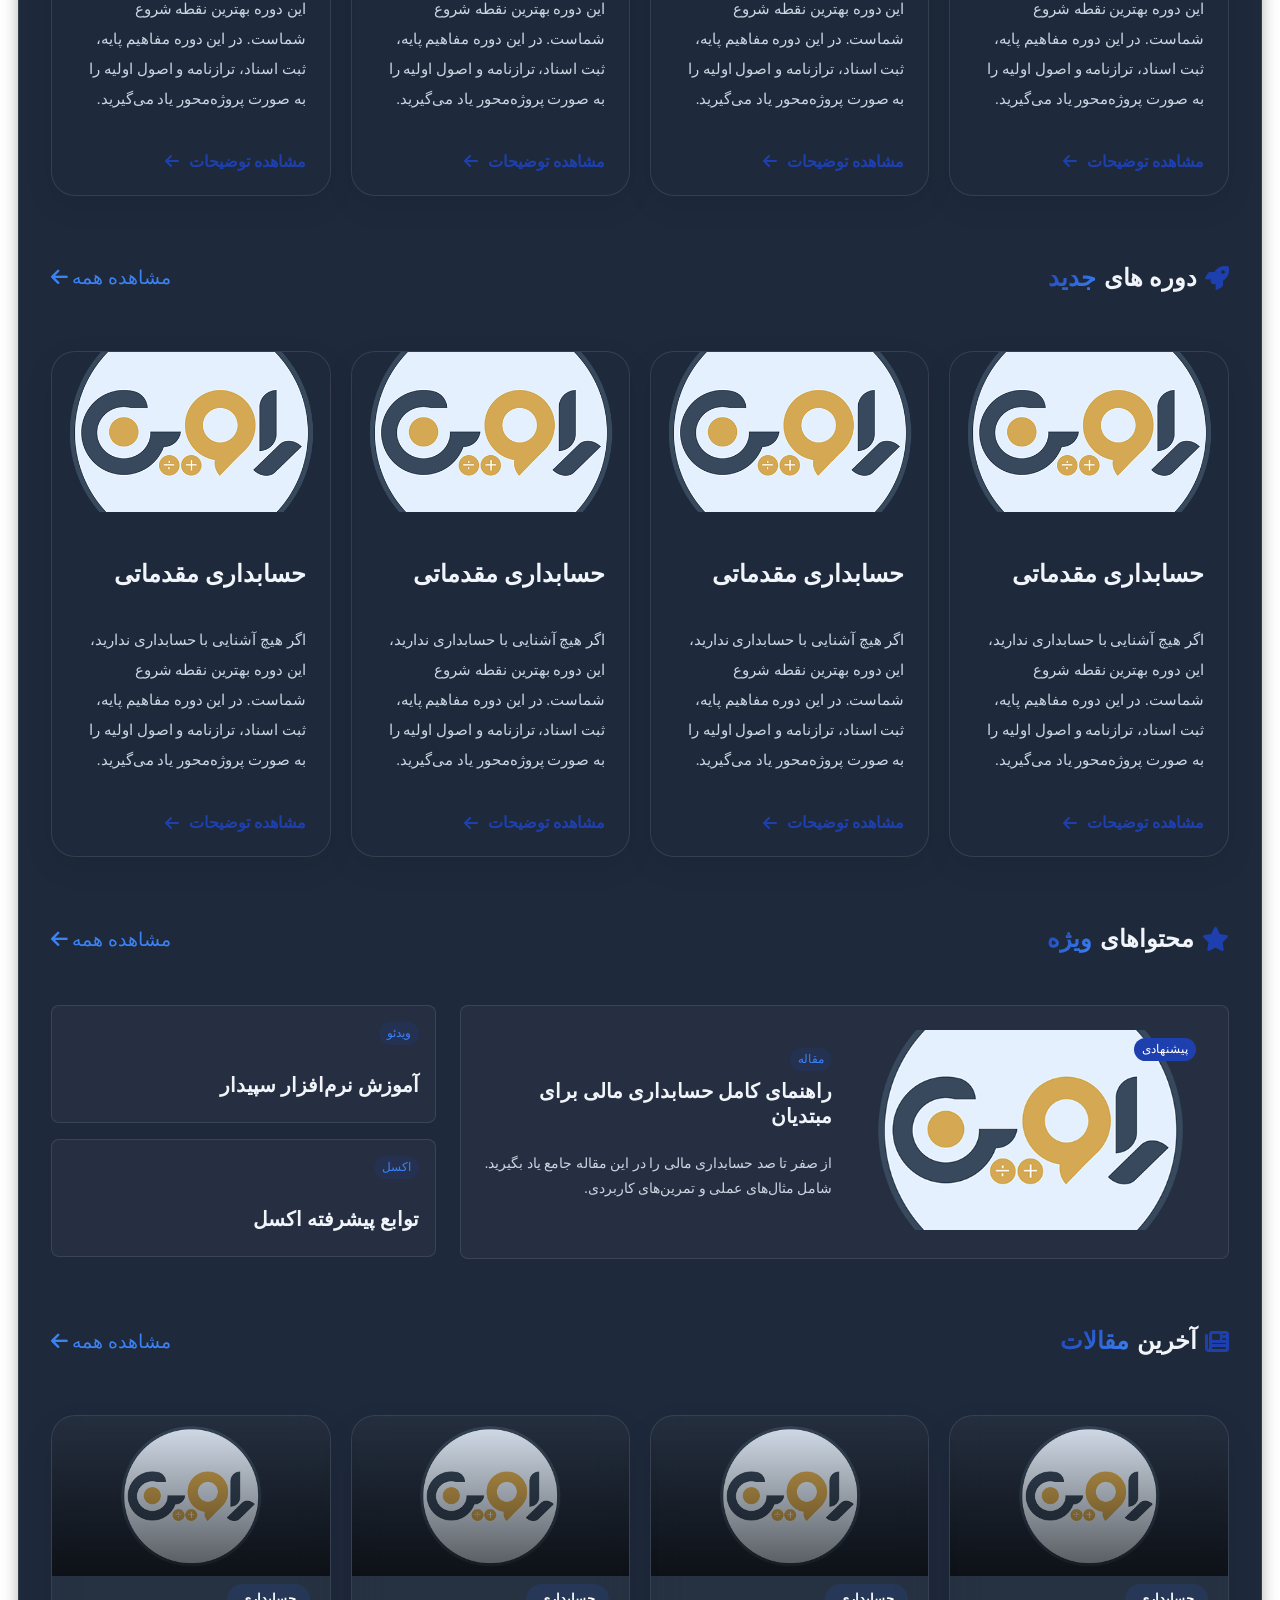
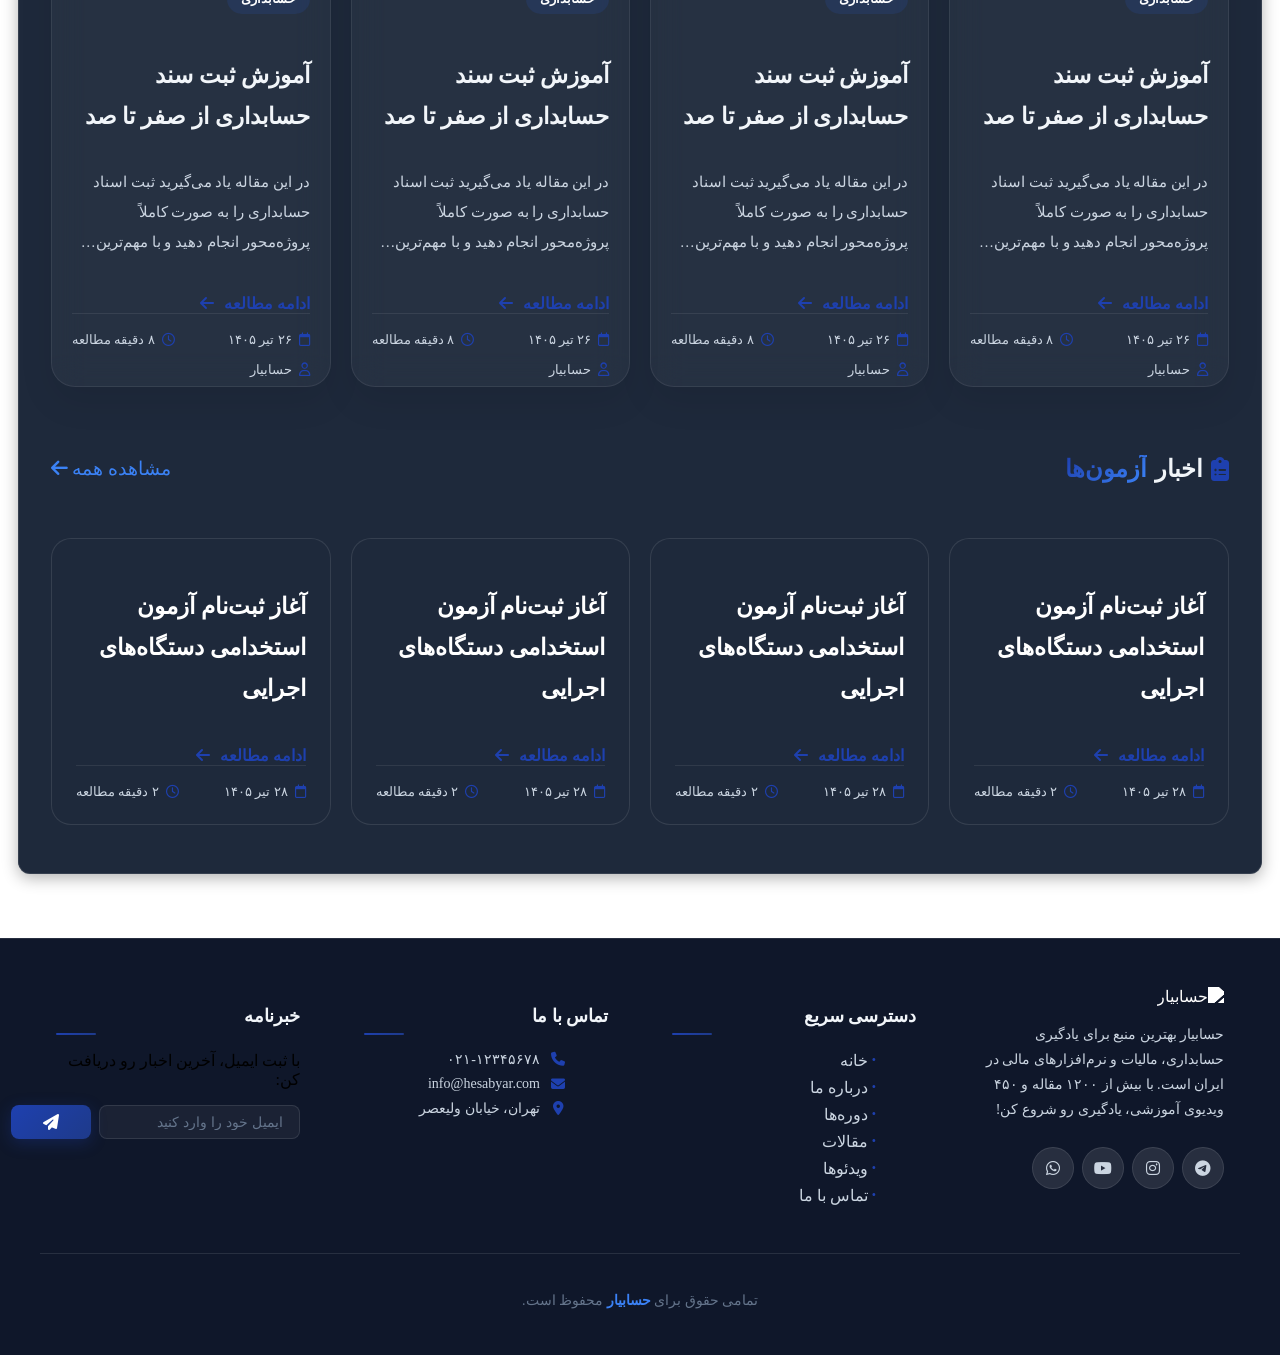
==== commit c53ffd80: "fourth commit : edit something" ====
--- a/html/index.html
+++ b/html/index.html
@@ -269,32 +269,8 @@
                     </a>
                   </span>
                 </li>
-
-                <li class="nav-menu_items">
-                  <span class="menu-item menu-item-static">
-                    <i class="fa-solid fa-graduation-cap"></i>
-                    <a href="#">
-                      <span> محصولات و دوره ها</span>
-                    </a>
-                  </span>
-                </li>
               </ul>
             </nav>
-            <div class="theme-toggle-wrapper">
-              <button
-                id="themeToggleBtn"
-                class="theme-toggle"
-                aria-label="تغییر تم"
-              >
-                <span class="theme-toggle-track-icons"
-                  ><span>🌙</span><span>☀️</span></span
-                >
-                <span class="theme-toggle-knob">
-                  <span class="icon-sun">☀️</span>
-                  <span class="icon-moon">🌙</span>
-                </span>
-              </button>
-            </div>
           </div>
         </div>
       </section>
@@ -492,11 +468,6 @@
                 <a href="list-page.html?cat=videos"> فیلم های آموزشی </a>
               </li>
             </ul>
-          </li>
-          <li class="mobile-dropdown">
-            <button class="mobile-dropdown-btn">
-              <span>محصولات و دوره ها</span>
-            </button>
           </li>
           <li class="mobile-dropdown">
             <a href="../html/signup.html" class="mobile-dropdown-btn">
@@ -906,7 +877,7 @@
               <i class="fa-solid fa-star"></i>
               محتواهای <span class="text-gradient">ویژه</span>
             </h2>
-            <a href="#" class="see-all-link">
+            <a href="list-page.html?cat=specials" class="see-all-link">
               مشاهده همه <i class="fa-solid fa-arrow-left"></i>
             </a>
           </div>
@@ -918,9 +889,9 @@
               </div>
               <div class="featured-content">
                 <span class="content-tag">مقاله</span>
-                <h3 class="featured-title">
+                <a href="single-post.html?id=specials-1" class="featured-title">
                   راهنمای کامل حسابداری مالی برای مبتدیان
-                </h3>
+                </a>
                 <p class="featured-desc">
                   از صفر تا صد حسابداری مالی را در این مقاله جامع یاد بگیرید.
                   شامل مثال‌های عملی و تمرین‌های کاربردی.
@@ -929,13 +900,19 @@
             </article>
             <div class="featured-small">
               <article class="featured-card">
-                <a href="#" class="featured-content">
+                <a
+                  href="single-post.html?id=specials-2"
+                  class="featured-content"
+                >
                   <span class="content-tag">ویدئو</span>
                   <h3 class="featured-title">آموزش نرم‌افزار سپیدار</h3>
                 </a>
               </article>
               <article class="featured-card">
-                <a href="#" class="featured-content">
+                <a
+                  href="single-post.html?id=specials-3"
+                  class="featured-content"
+                >
                   <span class="content-tag">اکسل</span>
                   <h3 class="featured-title">توابع پیشرفته اکسل</h3>
                 </a>
@@ -953,10 +930,7 @@
               آخرین <span class="text-gradient">مقالات</span>
             </h2>
 
-            <a
-              href="list-page.html?cat=accounting_article"
-              class="see-all-link"
-            >
+            <a href="list-page.html?cat=articles" class="see-all-link">
               مشاهده همه
 
               <i class="fa-solid fa-arrow-left"></i>
@@ -974,7 +948,9 @@
                   <span class="article-category"> حسابداری </span>
 
                   <h3 class="article-title">
-                    <a href="#"> آموزش ثبت سند حسابداری از صفر تا صد </a>
+                    <a href="single-post.html?id=articles-1">
+                      آموزش ثبت سند حسابداری از صفر تا صد
+                    </a>
                   </h3>
 
                   <p class="article-desc">
@@ -983,7 +959,10 @@
                     آشنا شوید.
                   </p>
 
-                  <a href="#" class="article-read-more">
+                  <a
+                    href="single-post.html?id=articles-1"
+                    class="article-read-more"
+                  >
                     ادامه مطالعه
 
                     <i class="fas fa-arrow-left"></i>
@@ -1021,7 +1000,9 @@
                   <span class="article-category"> حسابداری </span>
 
                   <h3 class="article-title">
-                    <a href="#"> آموزش ثبت سند حسابداری از صفر تا صد </a>
+                    <a href="single-post.html?id=articles-2">
+                      آموزش ثبت سند حسابداری از صفر تا صد
+                    </a>
                   </h3>
 
                   <p class="article-desc">
@@ -1030,7 +1011,10 @@
                     آشنا شوید.
                   </p>
 
-                  <a href="#" class="article-read-more">
+                  <a
+                    href="single-post.html?id=articles-2"
+                    class="article-read-more"
+                  >
                     ادامه مطالعه
 
                     <i class="fas fa-arrow-left"></i>
@@ -1068,7 +1052,9 @@
                   <span class="article-category"> حسابداری </span>
 
                   <h3 class="article-title">
-                    <a href="#"> آموزش ثبت سند حسابداری از صفر تا صد </a>
+                    <a href="single-post.html?id=articles-3">
+                      آموزش ثبت سند حسابداری از صفر تا صد
+                    </a>
                   </h3>
 
                   <p class="article-desc">
@@ -1077,7 +1063,10 @@
                     آشنا شوید.
                   </p>
 
-                  <a href="#" class="article-read-more">
+                  <a
+                    href="single-post.html?id=articles-3"
+                    class="article-read-more"
+                  >
                     ادامه مطالعه
 
                     <i class="fas fa-arrow-left"></i>
@@ -1115,7 +1104,9 @@
                   <span class="article-category"> حسابداری </span>
 
                   <h3 class="article-title">
-                    <a href="#"> آموزش ثبت سند حسابداری از صفر تا صد </a>
+                    <a href="single-post.html?id=articles-4">
+                      آموزش ثبت سند حسابداری از صفر تا صد
+                    </a>
                   </h3>
 
                   <p class="article-desc">
@@ -1124,7 +1115,10 @@
                     آشنا شوید.
                   </p>
 
-                  <a href="#" class="article-read-more">
+                  <a
+                    href="single-post.html?id=articles-4"
+                    class="article-read-more"
+                  >
                     ادامه مطالعه
 
                     <i class="fas fa-arrow-left"></i>
@@ -1164,7 +1158,7 @@
               اخبار <span class="text-gradient">آزمون‌ها</span>
             </h2>
 
-            <a href="#" class="see-all-link">
+            <a href="list-page.html?cat=exams" class="see-all-link">
               مشاهده همه
 
               <i class="fa-solid fa-arrow-left"></i>
@@ -1179,7 +1173,7 @@
                     آغاز ثبت‌نام آزمون استخدامی دستگاه‌های اجرایی
                   </h3>
 
-                  <a href="#" class="exam-news_link">
+                  <a href="list-page.html?cat=exams-1" class="exam-news_link">
                     ادامه مطالعه
                     <i class="fas fa-arrow-left"></i>
                   </a>
@@ -1205,7 +1199,7 @@
                     آغاز ثبت‌نام آزمون استخدامی دستگاه‌های اجرایی
                   </h3>
 
-                  <a href="#" class="exam-news_link">
+                  <a href="list-page.html?cat=exams-2" class="exam-news_link">
                     ادامه مطالعه
                     <i class="fas fa-arrow-left"></i>
                   </a>
@@ -1231,7 +1225,7 @@
                     آغاز ثبت‌نام آزمون استخدامی دستگاه‌های اجرایی
                   </h3>
 
-                  <a href="#" class="exam-news_link">
+                  <a href="list-page.html?cat=exams-3" class="exam-news_link">
                     ادامه مطالعه
                     <i class="fas fa-arrow-left"></i>
                   </a>
@@ -1257,7 +1251,7 @@
                     آغاز ثبت‌نام آزمون استخدامی دستگاه‌های اجرایی
                   </h3>
 
-                  <a href="#" class="exam-news_link">
+                  <a href="list-page.html?cat=exams-4" class="exam-news_link">
                     ادامه مطالعه
                     <i class="fas fa-arrow-left"></i>
                   </a>
@@ -1282,6 +1276,66 @@
         </section>
       </div>
     </main>
+
+    <!-- toggle btn -->
+    <button id="themeToggleBtn" class="theme-toggle" aria-label="تغییر تم">
+      <span class="theme-toggle-track-icons"
+        ><span>🌙</span><span>☀️</span></span
+      >
+      <span class="theme-toggle-knob">
+        <span class="icon-sun">☀️</span>
+        <span class="icon-moon">🌙</span>
+      </span>
+    </button>
+
+    <!-- UP BUTTON -->
+    <button class="scroll-top-btn">
+      <i class="fa-solid fa-chevron-up"></i>
+    </button>
+
+    <!-- ai widget -->
+    <div class="ai-widget" id="aiWidget">
+      <button class="ai-toggle-btn" id="aiToggleBtn" aria-label="چت آنلاین">
+        <i class="fa-solid fa-comments"></i>
+        <i class="fa-solid fa-xmark"></i>
+      </button>
+      <div class="ai-chat-window" id="aiChatWindow">
+        <div class="ai-chat-header">
+          <div class="ai-chat-header-info">
+            <div class="ai-bot-avatar"><i class="fa-solid fa-robot"></i></div>
+            <div class="ai-chat-header-text">
+              <h4>پشتیبان هوشمند حسابیار</h4>
+              <span
+                ><span class="ai-status-dot"></span> آنلاین - پاسخ فوری</span
+              >
+            </div>
+          </div>
+        </div>
+        <div class="ai-messages" id="aiMessages">
+          <div class="ai-message bot">
+            سلام! من پشتیبان هوشمند حسابیارم 👋<br />هر سوالی درباره حسابداری
+            داری بپرس.
+          </div>
+          <div class="ai-suggestions">
+            <button class="ai-suggestion">مالیات حقوق ۱۴۰۴ چقدره؟</button>
+            <button class="ai-suggestion">آموزش لیست بیمه</button>
+            <button class="ai-suggestion">نحوه ثبت سند حسابداری</button>
+          </div>
+        </div>
+        <div class="ai-input-area">
+          <input
+            type="text"
+            class="ai-input"
+            id="aiInput"
+            placeholder="سوالت رو بنویس..."
+            autocomplete="off"
+          />
+          <button class="ai-send-btn" id="aiSendBtn">
+            <i class="fa-solid fa-paper-plane"></i>
+          </button>
+        </div>
+      </div>
+    </div>
 
     <!-- FOOTER -->
     <footer class="footer">
@@ -1363,56 +1417,10 @@
       </div>
     </footer>
 
-    <!-- UP BUTTON -->
-    <button class="scroll-top-btn">
-      <i class="fa-solid fa-chevron-up"></i>
-    </button>
-
-    <!-- ai widget -->
-    <div class="ai-widget" id="aiWidget">
-      <button class="ai-toggle-btn" id="aiToggleBtn" aria-label="چت آنلاین">
-        <i class="fa-solid fa-comments"></i>
-        <i class="fa-solid fa-xmark"></i>
-      </button>
-      <div class="ai-chat-window" id="aiChatWindow">
-        <div class="ai-chat-header">
-          <div class="ai-chat-header-info">
-            <div class="ai-bot-avatar"><i class="fa-solid fa-robot"></i></div>
-            <div class="ai-chat-header-text">
-              <h4>پشتیبان هوشمند حسابیار</h4>
-              <span
-                ><span class="ai-status-dot"></span> آنلاین - پاسخ فوری</span
-              >
-            </div>
-          </div>
-        </div>
-        <div class="ai-messages" id="aiMessages">
-          <div class="ai-message bot">
-            سلام! من پشتیبان هوشمند حسابیارم 👋<br />هر سوالی درباره حسابداری
-            داری بپرس.
-          </div>
-          <div class="ai-suggestions">
-            <button class="ai-suggestion">مالیات حقوق ۱۴۰۴ چقدره؟</button>
-            <button class="ai-suggestion">آموزش لیست بیمه</button>
-            <button class="ai-suggestion">نحوه ثبت سند حسابداری</button>
-          </div>
-        </div>
-        <div class="ai-input-area">
-          <input
-            type="text"
-            class="ai-input"
-            id="aiInput"
-            placeholder="سوالت رو بنویس..."
-            autocomplete="off"
-          />
-          <button class="ai-send-btn" id="aiSendBtn">
-            <i class="fa-solid fa-paper-plane"></i>
-          </button>
-        </div>
-      </div>
-    </div>
-
     <!-- SCRIPTS -->
-    <script src="../scripts/index.js"></script>
+    <script src="../scripts/mobile-menu.js"></script>
+    <script src="../scripts/ai-widget.js"></script>
+    <script src="../scripts/up-btn.js"></script>
+    <script src="../scripts/toggle-btn.js"></script>
   </body>
 </html>
--- a/styles/header/mobile-header.css
+++ b/styles/header/mobile-header.css
@@ -403,7 +403,7 @@
 
 @media (max-width: 768px) {
     .mobile-menu {
-        width: 100%;
+        width: 50%;
         right: -100%;
     }
 
--- a/styles/main/main.css
+++ b/styles/main/main.css
@@ -16,4 +16,4 @@
 @import url('videos.css');
 @import url('up-btn.css');
 @import url('ai-widget.css');
-@import url('../header/toggle.css');+@import url('toggle.css');
--- a/styles/footer/main-footer.css
+++ b/styles/footer/main-footer.css
@@ -180,6 +180,28 @@
     font-weight: var(--font-weight-semibold);
 }
 
+/* footer light mode */
+html[data-theme="light"] .footer-links a {
+    color: #7d8493 !important;
+}
+
+html[data-theme="light"] .footer-links a:hover {
+    color: var(--accent-primary) !important;
+}
+
+html[data-theme="light"] .footer-links a {
+    color: #2e2f31 !important;
+}
+
+html[data-theme="light"] .social-link:hover {
+    background: unset !important;
+    color: unset !important;
+}
+
+/* footer light mode */
+
+
+
 /* Responsive */
 @media (max-width: 768px) {
     .footer-top {
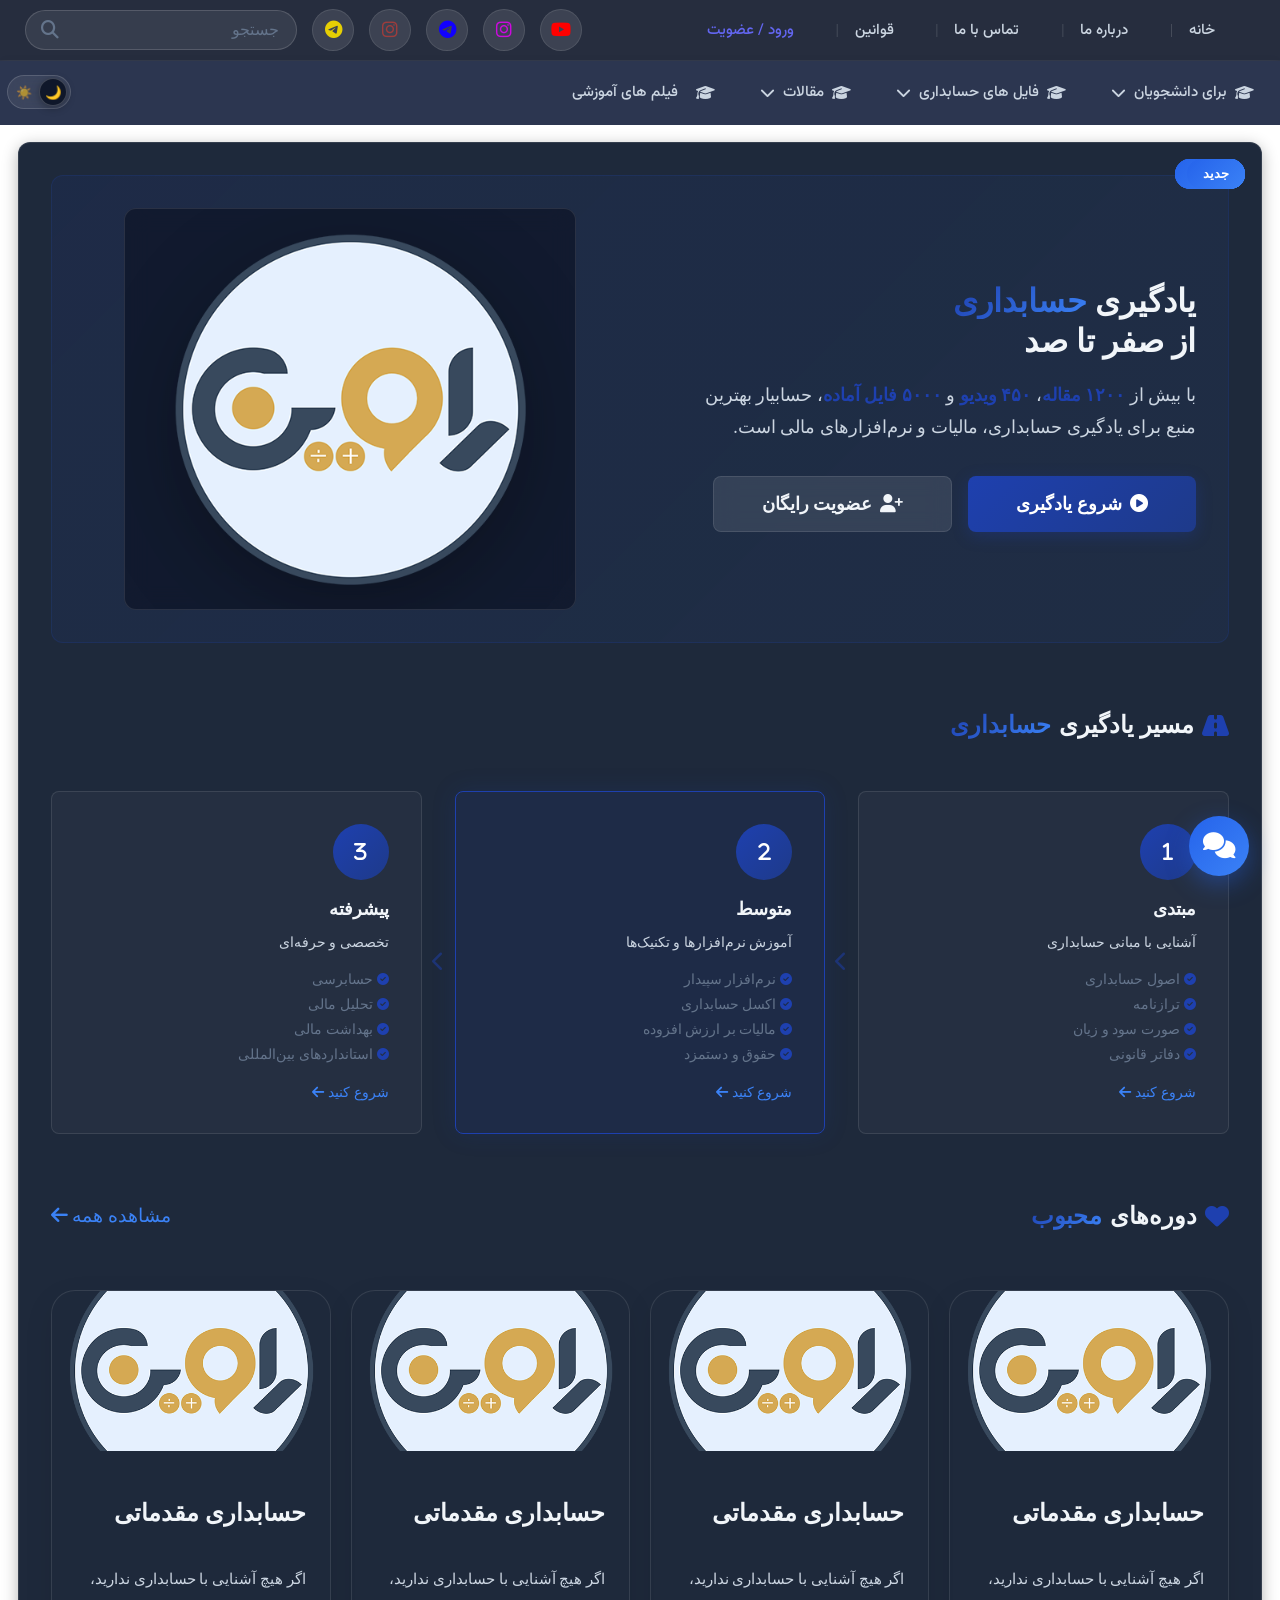
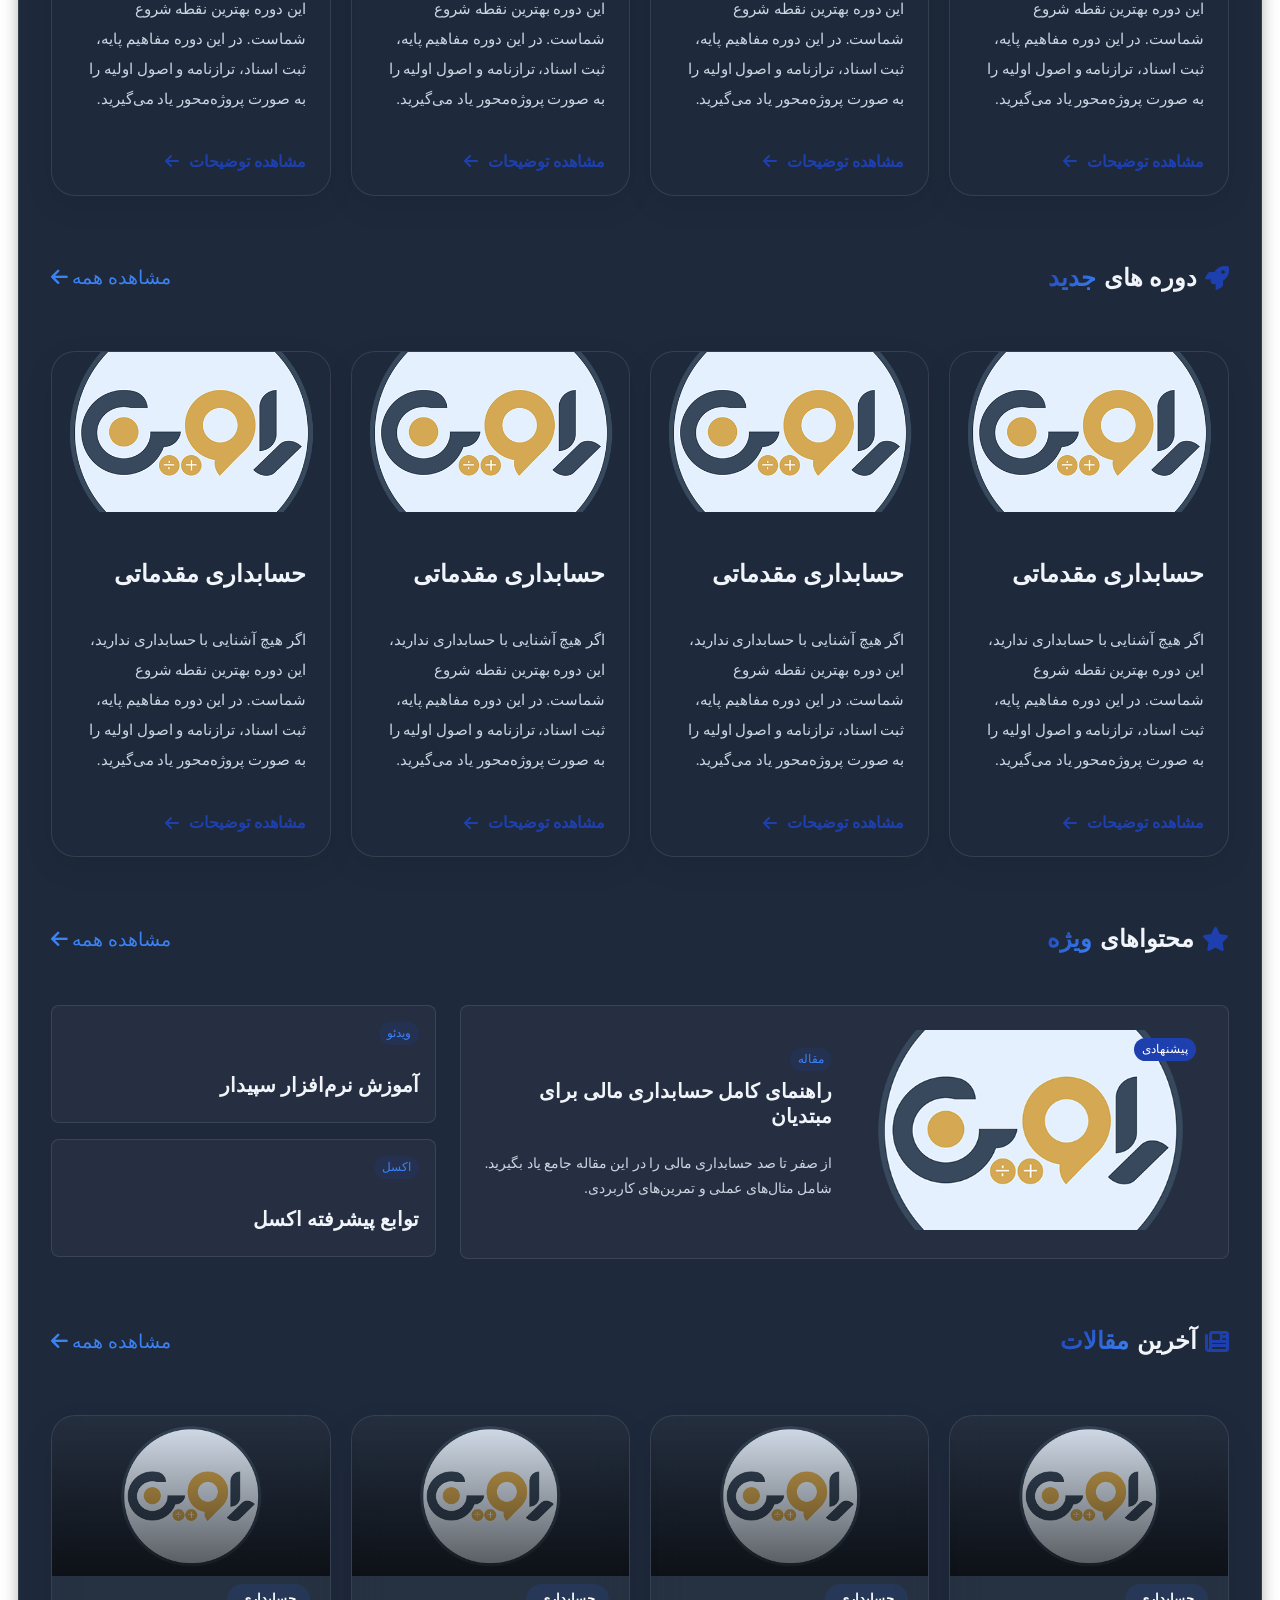
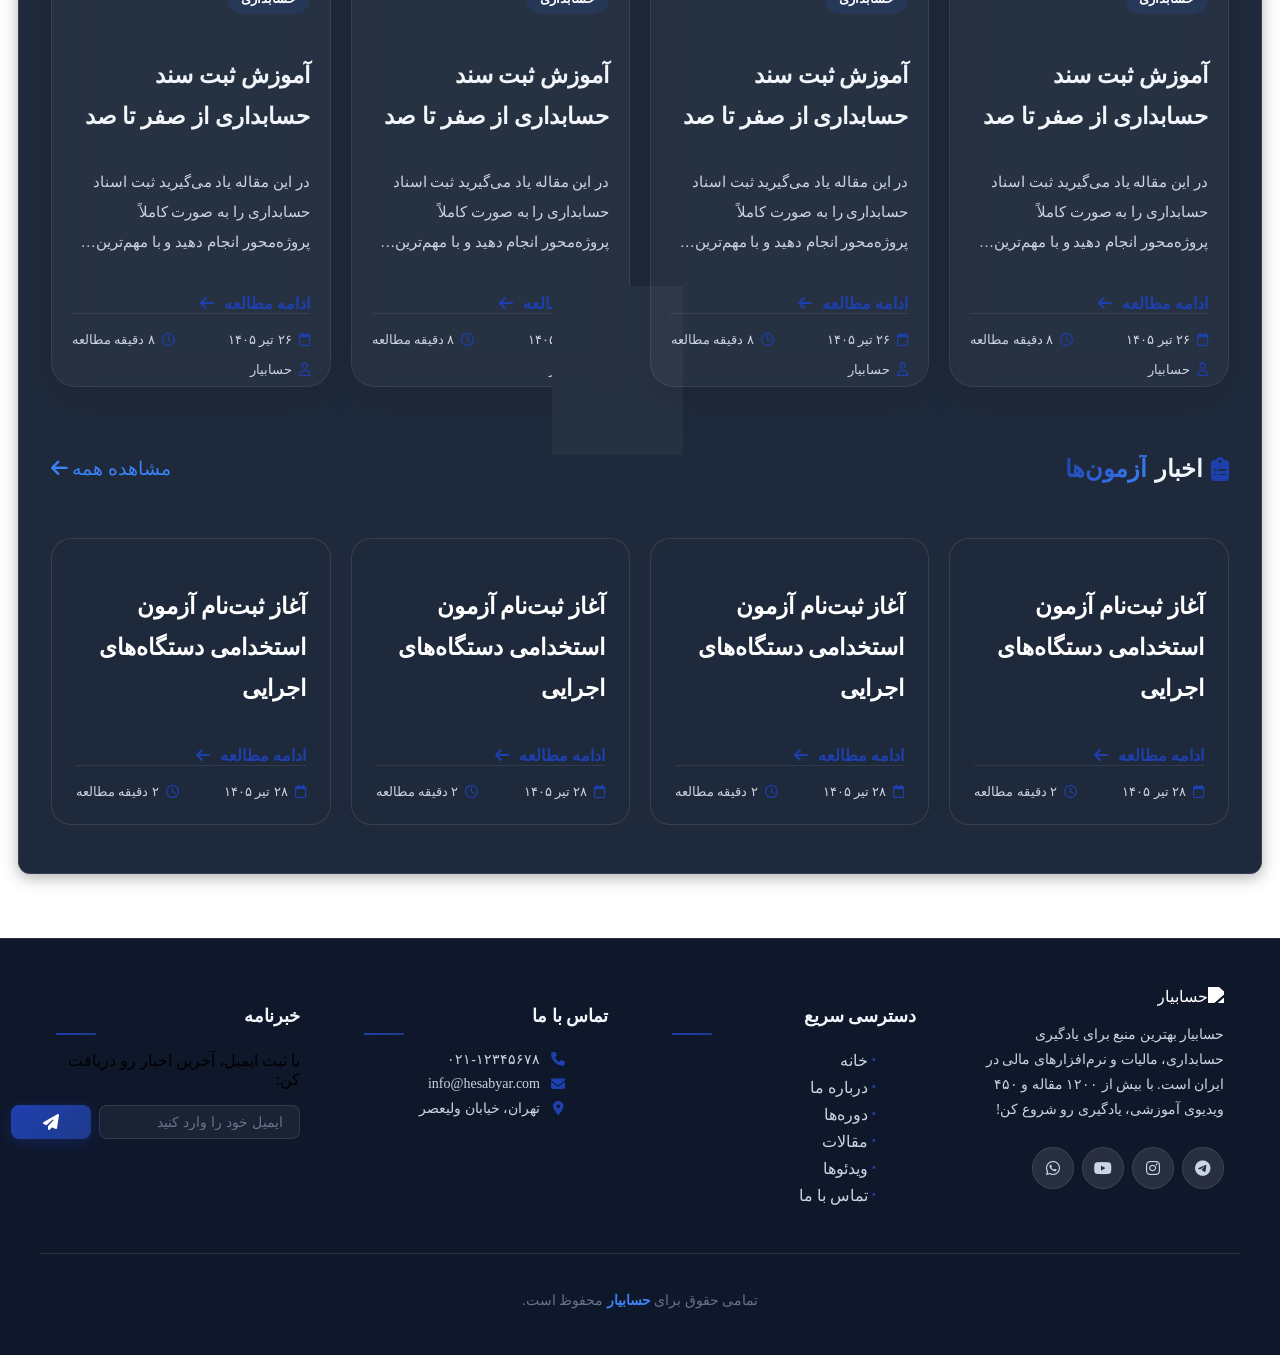
==== commit 99feefce: "fifth commit ; edit something and add API" ====
--- a/html/index.html
+++ b/html/index.html
@@ -470,7 +470,7 @@
             </ul>
           </li>
           <li class="mobile-dropdown">
-            <a href="../html/signup.html" class="mobile-dropdown-btn">
+            <a href="../html/sign-up.html" class="mobile-dropdown-btn">
               <span>ورود</span>
             </a>
           </li>
@@ -1372,7 +1372,7 @@
           <div class="footer-section links">
             <h3 class="footer-title">دسترسی سریع</h3>
             <ul class="footer-links">
-              <li><a href="home.html">خانه</a></li>
+              <li><a href="index.html">خانه</a></li>
               <li><a href="about-us.html">درباره ما</a></li>
               <li><a href="list-page.html?cat=courses">دوره‌ها</a></li>
               <li><a href="list-page.html?cat=articles">مقالات</a></li>
@@ -1412,12 +1412,14 @@
           </div>
         </div>
         <div class="footer-bottom">
-          <p>تمامی حقوق برای <a href="home.html">حسابیار</a> محفوظ است.</p>
+          <p>تمامی حقوق برای <a href="index.html">حسابیار</a> محفوظ است.</p>
         </div>
       </div>
     </footer>
 
     <!-- SCRIPTS -->
+    <script src="../scripts/api.js"></script>
+    <script src="../scripts/app-shell.js"></script>
     <script src="../scripts/mobile-menu.js"></script>
     <script src="../scripts/ai-widget.js"></script>
     <script src="../scripts/up-btn.js"></script>
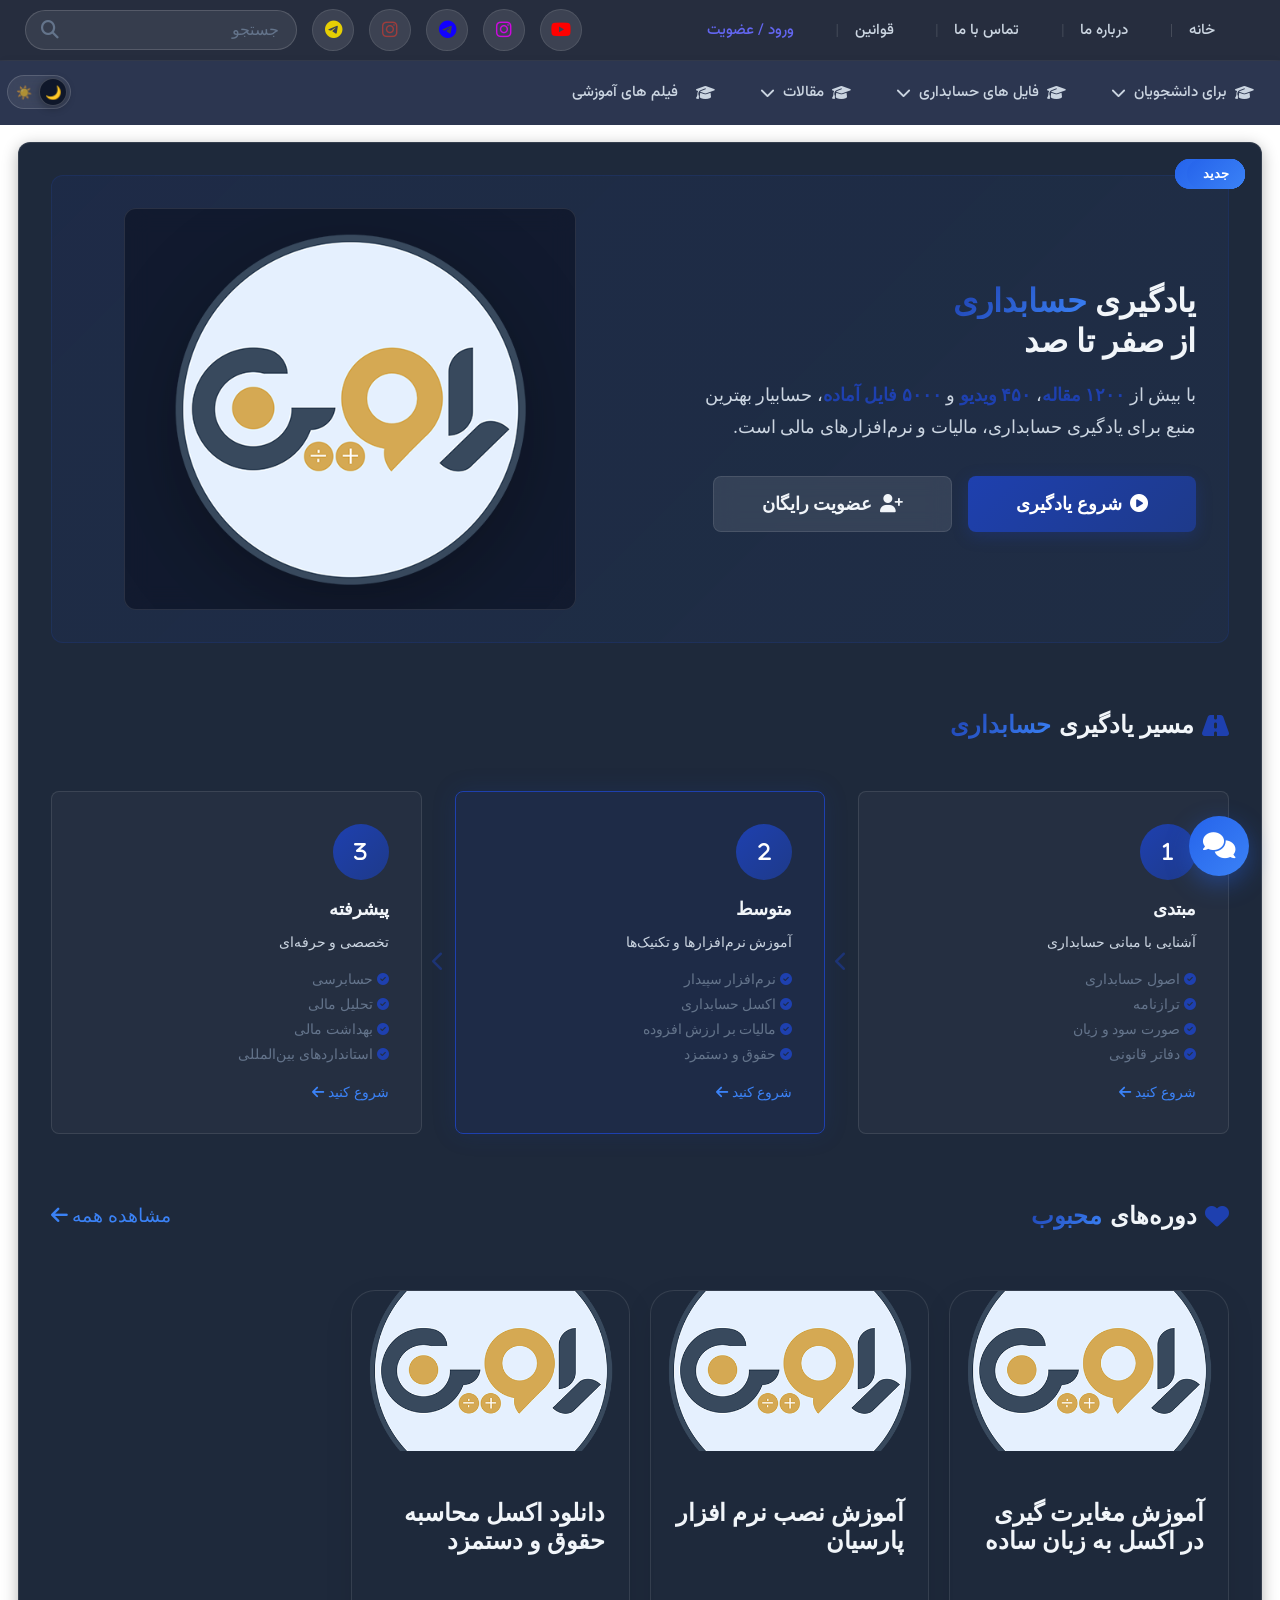
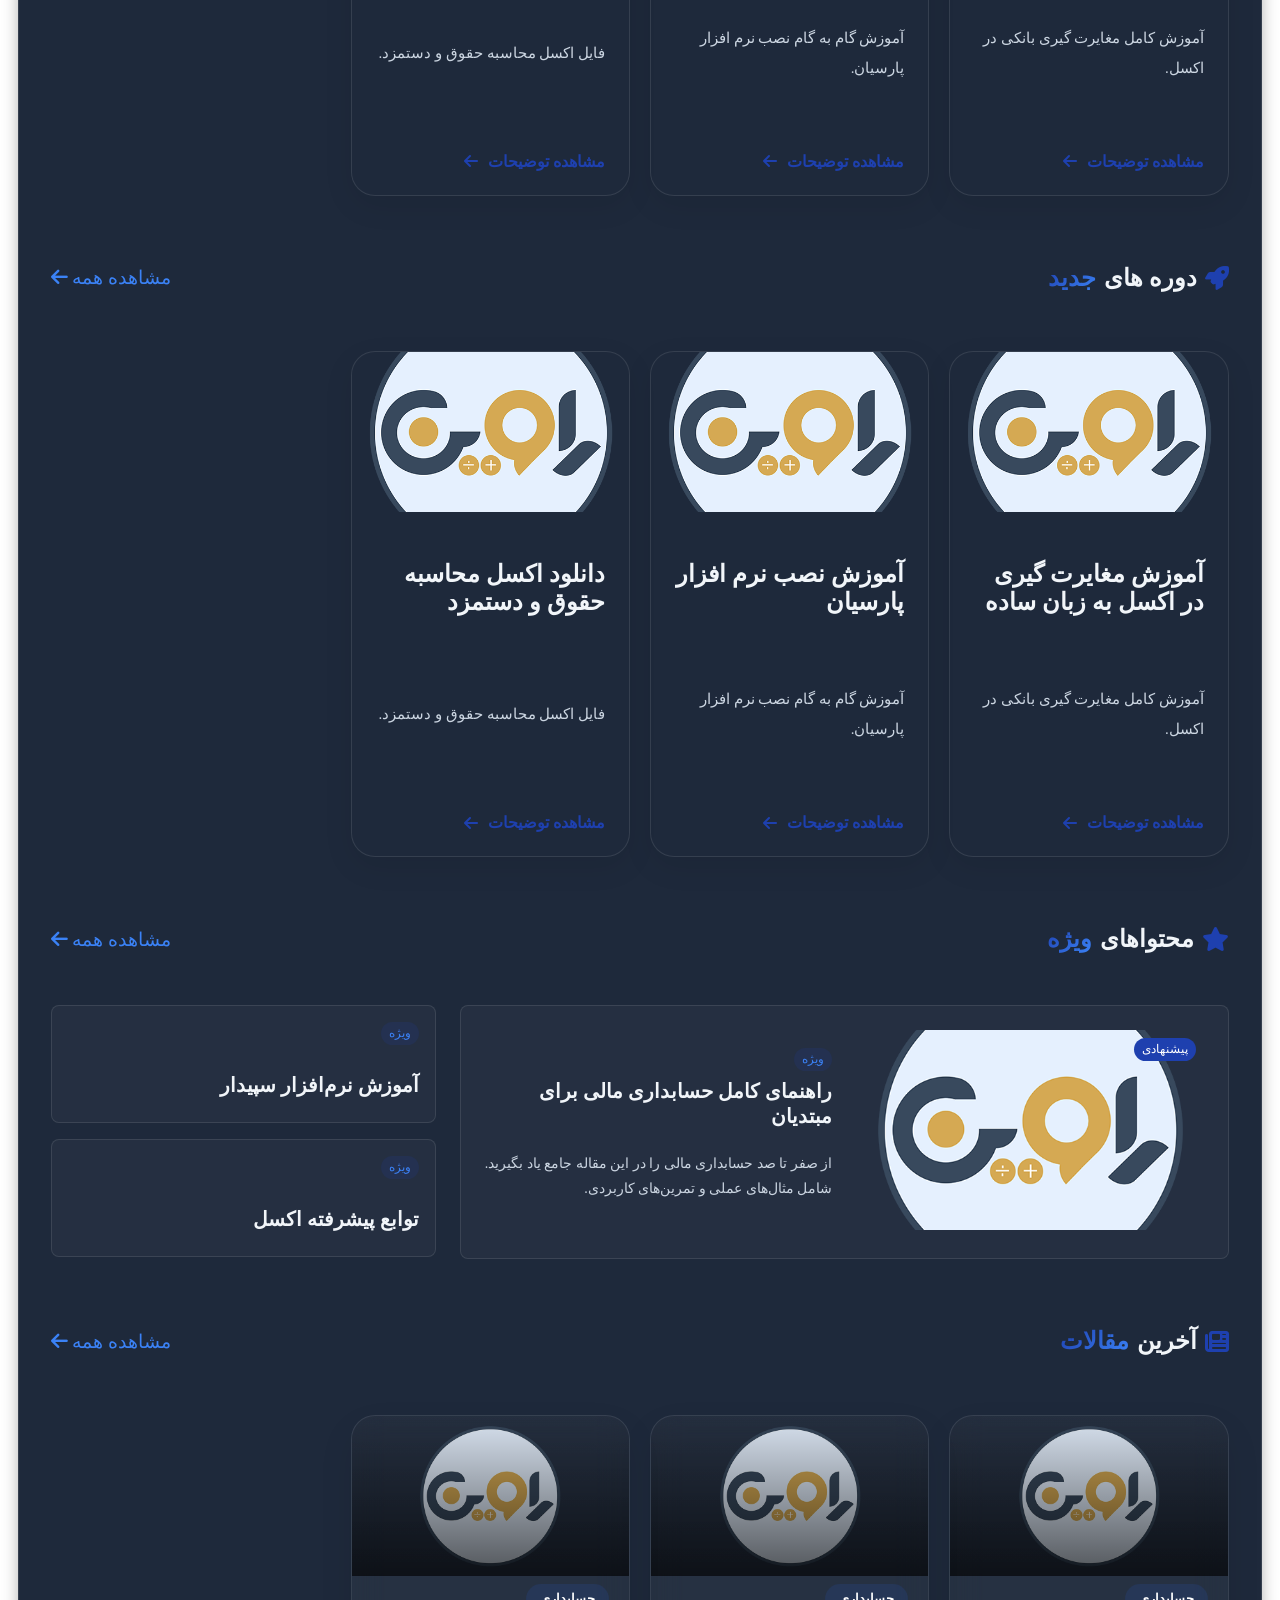
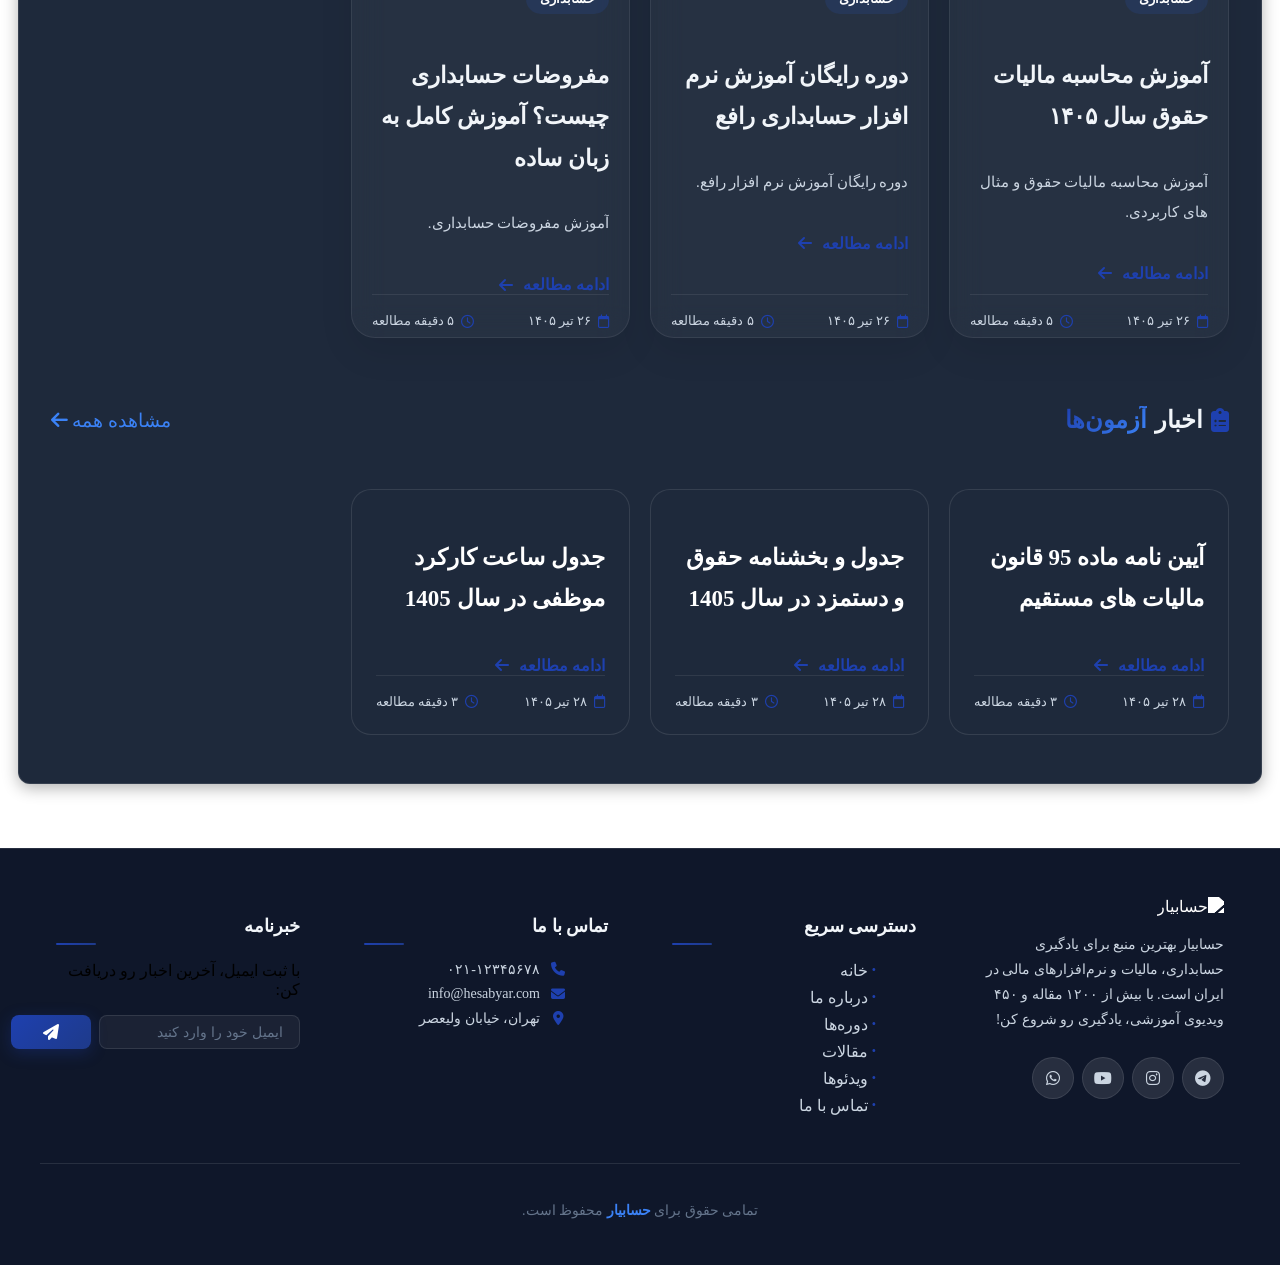
==== commit c3a06d45: "feat: implement fully dynamic admin content manager with grouped categories, creation, deletion, and" ====
--- a/html/index.html
+++ b/html/index.html
@@ -1421,6 +1421,12 @@
     <script src="../scripts/api.js"></script>
     <script src="../scripts/app-shell.js"></script>
     <script src="../scripts/mobile-menu.js"></script>
+    <script src="../scripts/header-items.js"></script>
+    <script src="../scripts/item-content.js"></script>
+    <script src="../scripts/main-items.js"></script>
+    <script src="../scripts/item-store.js"></script>
+    <script src="../scripts/data.js"></script>
+    <script src="../scripts/home-renderer.js"></script>
     <script src="../scripts/ai-widget.js"></script>
     <script src="../scripts/up-btn.js"></script>
     <script src="../scripts/toggle-btn.js"></script>
